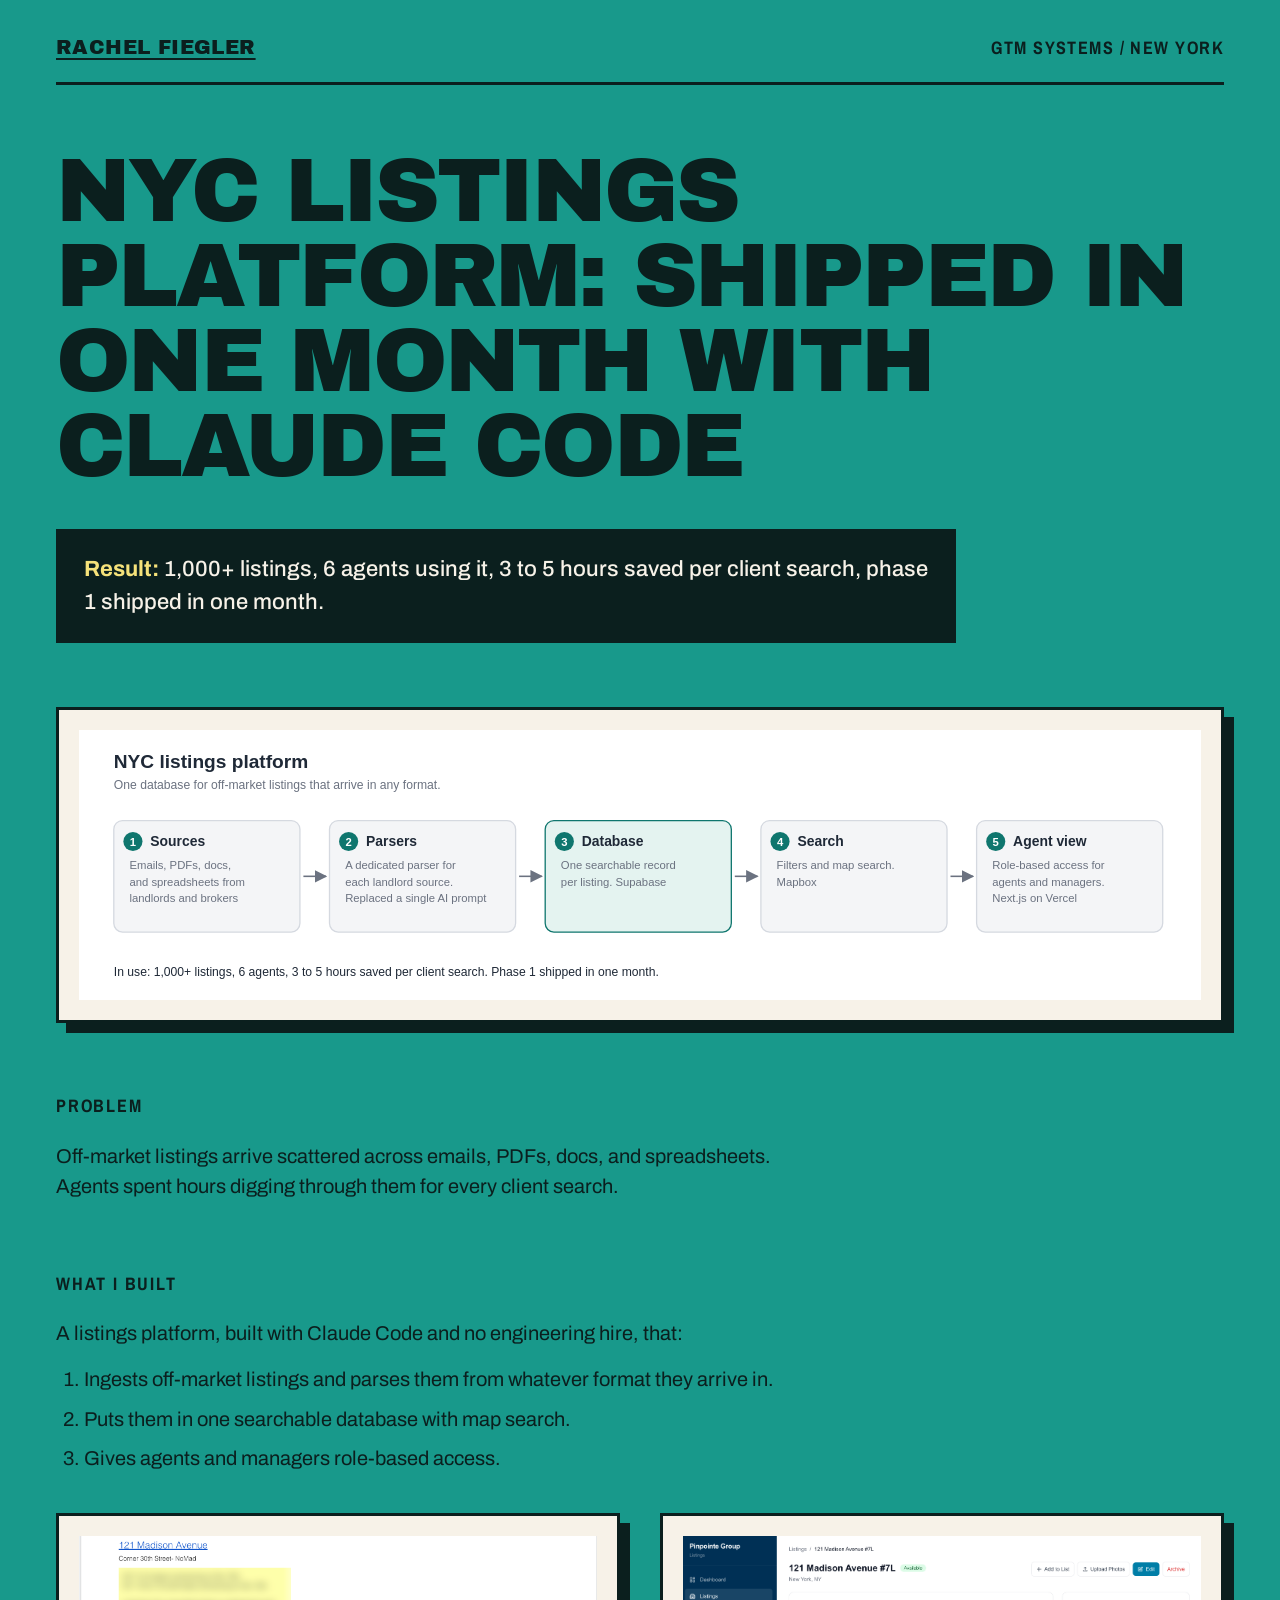
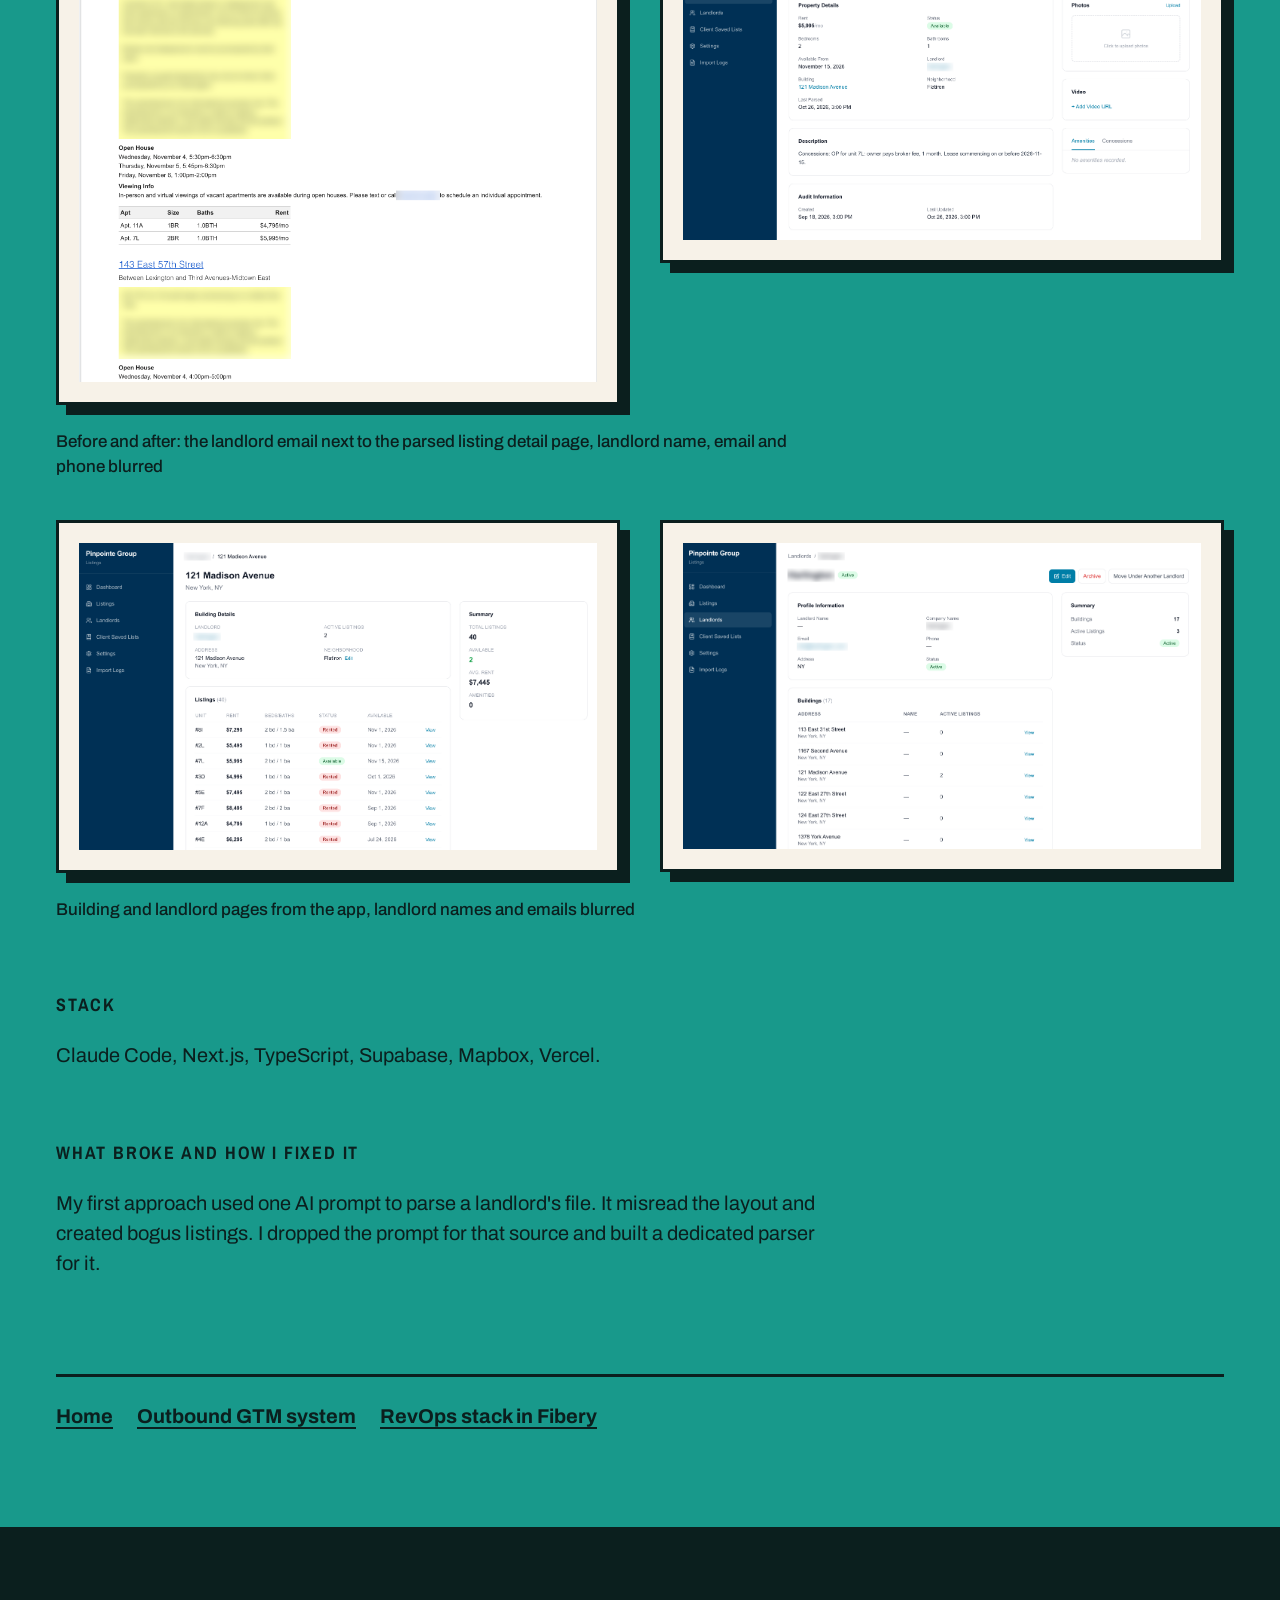
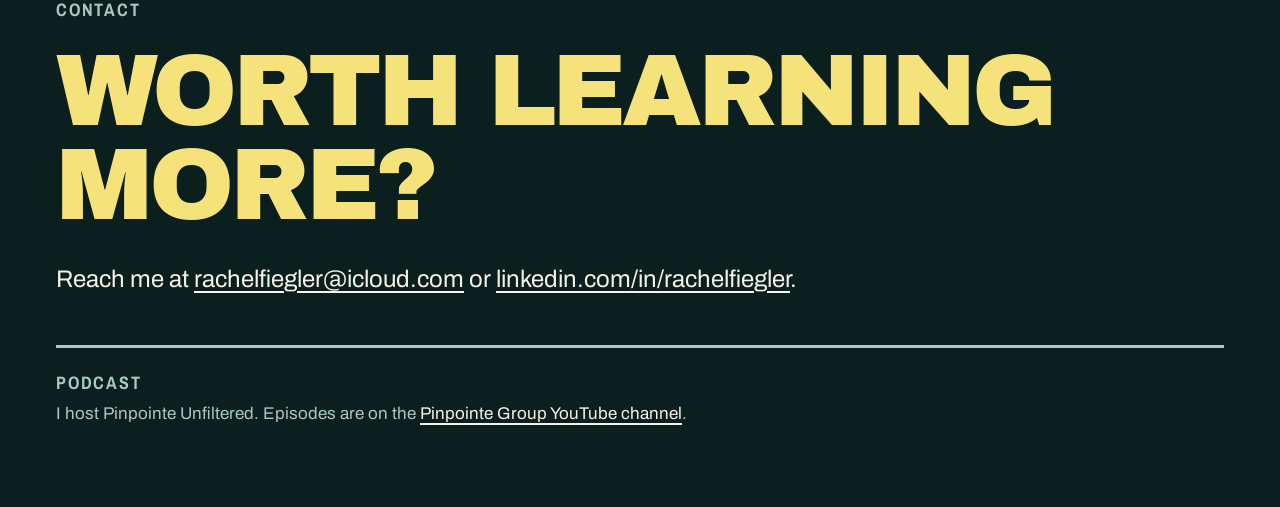
==== listings/index.html @ dee7976a "Portfolio site" ====
<!doctype html>
<html lang="en">
<head>
<meta charset="utf-8">
<meta name="viewport" content="width=device-width, initial-scale=1">
<meta name="robots" content="noindex, nofollow">
<title>NYC listings platform | Rachel Fiegler</title>
<link rel="icon" href="data:,">
<link rel="preload" href="../fonts/archivo-black-latin-400-normal.woff2" as="font" type="font/woff2" crossorigin>
<link rel="stylesheet" href="../css/style.css">
</head>
<body>
<a class="skip" href="#main">Skip to content</a>
<div class="page">
  <header class="topbar">
    <a class="name" href="../">Rachel Fiegler</a>
    <span class="tag">GTM systems / New York</span>
  </header>

  <main id="main">
    <h1 class="case-title">NYC listings platform: shipped in one month with Claude Code</h1>
    <p class="result"><strong>Result:</strong> 1,000+ listings, 6 agents using it, 3 to 5 hours saved per client search, phase 1 shipped in one month.</p>

    <div class="diagram-wrap">
      <div class="panel scroll" tabindex="0" role="region" aria-label="NYC listings platform diagram, scrolls sideways on small screens">
        <img src="../images/listings.svg" width="1290" height="310" alt="Diagram of the NYC listings platform, one database for off-market listings that arrive in any format. Step 1, sources: emails, PDFs, docs, and spreadsheets from landlords and brokers. Step 2, parsers: a dedicated parser for each landlord source, replacing a single AI prompt. Step 3, database: one searchable record per listing in Supabase. Step 4, search: filters and map search with Mapbox. Step 5, agent view: role-based access for agents and managers, built with Next.js on Vercel. In use: 1,000+ listings, 6 agents, 3 to 5 hours saved per client search. Phase 1 shipped in one month.">
      </div>
    </div>

    <section class="case-section" aria-labelledby="problem-h">
      <div class="text">
        <h2 id="problem-h" class="label">Problem</h2>
        <p>Off-market listings arrive scattered across emails, PDFs, docs, and spreadsheets. Agents spent hours digging through them for every client search.</p>
      </div>
    </section>

    <section class="case-section" aria-labelledby="built-h">
      <div class="text">
        <h2 id="built-h" class="label">What I built</h2>
        <p>A listings platform, built with Claude Code and no engineering hire, that:</p>
        <ol>
          <li>Ingests off-market listings and parses them from whatever format they arrive in.</li>
          <li>Puts them in one searchable database with map search.</li>
          <li>Gives agents and managers role-based access.</li>
        </ol>
      </div>

      <div class="pair">
        <figure class="shot">
          <a class="panel" href="../images/listings-email.png"><img src="../images/listings-email.png" width="1810" height="1556" loading="lazy" alt="Before: a landlord listing email with building addresses, open house times, viewing info, and a table of apartments with size, baths, and rent. The landlord notices and the phone number are blurred."></a>
        </figure>
        <figure class="shot">
          <a class="panel" href="../images/listings-detail.png"><img src="../images/listings-detail.png" width="2750" height="1614" loading="lazy" alt="After: the parsed listing detail page in the listings app for one of the apartments from that email, showing rent, status, bedrooms, bathrooms, available date, building, neighborhood, and a description of the concessions. The landlord name is blurred."></a>
        </figure>
      </div>
      <p class="pair-caption">Before and after: the landlord email next to the parsed listing detail page, landlord name, email and phone blurred</p>

      <div class="pair">
        <figure class="shot">
          <a class="panel" href="../images/listings-building.png"><img src="../images/listings-building.png" width="2742" height="1626" loading="lazy" alt="Building page in the listings app showing building details, a summary, and a table of units with rent, beds and baths, status, and available date. The landlord name is blurred."></a>
        </figure>
        <figure class="shot">
          <a class="panel" href="../images/listings-landlord.png"><img src="../images/listings-landlord.png" width="2750" height="1624" loading="lazy" alt="Landlord page in the listings app showing profile information, a summary, and a table of the landlord's buildings with active listings. The landlord name, company name, and email are blurred."></a>
        </figure>
      </div>
      <p class="pair-caption">Building and landlord pages from the app, landlord names and emails blurred</p>
    </section>

    <section class="case-section" aria-labelledby="stack-h">
      <div class="text">
        <h2 id="stack-h" class="label">Stack</h2>
        <p>Claude Code, Next.js, TypeScript, Supabase, Mapbox, Vercel.</p>
      </div>
    </section>

    <section class="case-section" aria-labelledby="broke-h">
      <div class="text">
        <h2 id="broke-h" class="label">What broke and how I fixed it</h2>
        <p>My first approach used one AI prompt to parse a landlord's file. It misread the layout and created bogus listings. I dropped the prompt for that source and built a dedicated parser for it.</p>
      </div>
    </section>
  </main>

  <nav class="case-nav" aria-label="Other systems">
    <p><a href="../">Home</a> <a href="../outbound/">Outbound GTM system</a> <a href="../revops/">RevOps stack in Fibery</a></p>
  </nav>
</div>

<footer class="closing on-ink">
  <div class="closing-inner">
    <section aria-labelledby="contact-h">
      <h2 id="contact-h" class="label">Contact</h2>
      <p class="big">Worth learning more?</p>
      <p class="reach">Reach me at <a href="mailto:rachelfiegler@icloud.com">rachelfiegler@icloud.com</a> or <a href="https://linkedin.com/in/rachelfiegler">linkedin.com/in/rachelfiegler</a>.</p>
    </section>
    <section class="podcast" aria-labelledby="podcast-h">
      <h2 id="podcast-h" class="label">Podcast</h2>
      <p>I host Pinpointe Unfiltered. Episodes are on the <a href="https://www.youtube.com/@pinpointegroup/podcasts">Pinpointe Group YouTube channel</a>.</p>
    </section>
  </div>
</footer>
</body>
</html>
---- css/style.css ----
/* Fonts: self-hosted, SIL OFL 1.1, see fonts/README.txt */
@font-face { font-family: "Archivo Black"; font-style: normal; font-weight: 400; font-display: swap; src: url("../fonts/archivo-black-latin-400-normal.woff2") format("woff2"); }
@font-face { font-family: "Archivo"; font-style: normal; font-weight: 400; font-display: swap; src: url("../fonts/archivo-latin-400-normal.woff2") format("woff2"); }
@font-face { font-family: "Archivo"; font-style: normal; font-weight: 500; font-display: swap; src: url("../fonts/archivo-latin-500-normal.woff2") format("woff2"); }
@font-face { font-family: "Archivo"; font-style: normal; font-weight: 700; font-display: swap; src: url("../fonts/archivo-latin-700-normal.woff2") format("woff2"); }
@font-face { font-family: "Archivo Narrow"; font-style: normal; font-weight: 700; font-display: swap; src: url("../fonts/archivo-narrow-latin-700-normal.woff2") format("woff2"); }

:root {
  color-scheme: light;
  --teal: #18998B;
  --ink: #0B1F1E;
  --butter: #F6E27A;
  --cream: #F7F2E8;
  --mist: #A9C9C4;

  --display: "Archivo Black", "Arial Black", Impact, sans-serif;
  --body: "Archivo", -apple-system, BlinkMacSystemFont, "Segoe UI", Helvetica, Arial, sans-serif;
  --narrow: "Archivo Narrow", "Arial Narrow", "Helvetica Neue", Arial, sans-serif;

  --rule: 3px solid var(--ink);
  --shadow: 10px 10px 0 var(--ink);
  --pad: 56px;
  --max: 1280px;
}

*, *::before, *::after { box-sizing: border-box; }
html { -webkit-text-size-adjust: 100%; background: var(--teal); }

body {
  margin: 0;
  background: var(--teal);
  color: var(--ink);
  font-family: var(--body);
  font-weight: 400;
  font-size: clamp(18px, 1.1vw + 14px, 20px);
  line-height: 1.5;
  overflow-wrap: break-word;
}

img { max-width: 100%; height: auto; display: block; }
p, ul, ol { margin: 0 0 1rem; }
h1, h2, h3 { margin: 0; font-weight: 400; }

/* Links */
a {
  color: var(--ink);
  text-decoration: underline;
  text-decoration-thickness: 2px;
  text-underline-offset: 4px;
}
a:hover { background: var(--butter); }
a:focus-visible, [tabindex]:focus-visible { outline: 3px solid var(--ink); outline-offset: 3px; }

.on-ink a { color: var(--cream); }
.on-ink a:hover { background: transparent; color: var(--butter); }
.on-ink a:focus-visible { outline-color: var(--butter); }

.skip { position: absolute; left: -9999px; }
.skip:focus { left: 20px; top: 12px; background: var(--butter); padding: 8px 12px; z-index: 10; }

/* Page frame */
.page { max-width: var(--max); margin: 0 auto; padding: 32px var(--pad) 0; }

/* Small uppercase section labels */
.label {
  font-family: var(--narrow);
  font-weight: 700;
  font-size: 18px;
  line-height: 1.2;
  text-transform: uppercase;
  letter-spacing: 0.1em;
  margin: 0 0 24px;
}

/* Top bar */
.topbar {
  display: flex;
  flex-wrap: wrap;
  justify-content: space-between;
  align-items: center;
  gap: 8px 16px;
  border-bottom: var(--rule);
  padding-bottom: 20px;
}
.topbar .name { font-family: var(--display); font-size: 20px; letter-spacing: 0.02em; text-transform: uppercase; }
.topbar .tag { font-family: var(--narrow); font-weight: 700; font-size: 18px; text-transform: uppercase; letter-spacing: 0.08em; }

/* Sections */
.block { margin-top: 96px; }

/* Hero */
.hero { margin-top: 72px; }
.hero h1 {
  font-family: var(--display);
  text-transform: uppercase;
  font-size: clamp(56px, 11vw, 148px);
  line-height: 0.9;
  letter-spacing: -0.04em;
}
.hl { background: var(--ink); color: var(--butter); padding: 0 0.1em; display: inline-block; }
.lede {
  margin: 40px 0 0;
  font-size: clamp(22px, 1.2vw + 16px, 26px);
  line-height: 1.4;
  font-weight: 500;
  max-width: 760px;
}

/* Results strip */
.results {
  list-style: none;
  margin: 72px 0 0;
  padding: 0;
  display: grid;
  grid-template-columns: repeat(2, minmax(0, 1fr));
  border: var(--rule);
}
.results li { padding: 40px; display: flex; flex-direction: column; gap: 12px; }
.results li:nth-child(1), .results li:nth-child(3) { border-right: var(--rule); }
.results li:nth-child(1), .results li:nth-child(2) { border-bottom: var(--rule); }
.results .num {
  font-family: var(--display);
  text-transform: uppercase;
  font-size: clamp(64px, 8.5vw, 128px);
  line-height: 0.9;
  letter-spacing: -0.04em;
}
.results .lbl { font-size: 20px; line-height: 1.35; }
.results .feature { background: var(--ink); color: var(--cream); }
.results .feature .num { color: var(--butter); }

/* Systems rows */
.systems { border-top: var(--rule); }
.sys {
  display: grid;
  grid-template-columns: 120px minmax(0, 1fr) minmax(0, 1.4fr);
  gap: 32px;
  padding: 36px 0;
  border-bottom: var(--rule);
  align-items: baseline;
}
.sys .idx {
  font-family: var(--display);
  font-size: 56px;
  line-height: 1;
  color: var(--butter);
  -webkit-text-stroke: 2px var(--ink);
  paint-order: stroke fill;
}
.sys h3 { font-family: var(--display); text-transform: uppercase; font-size: clamp(30px, 3.4vw, 44px); line-height: 1; letter-spacing: -0.02em; }
.sys p { margin: 0; }

/* Panels for diagrams and screenshots */
.panel {
  background: var(--cream);
  border: var(--rule);
  box-shadow: var(--shadow);
  padding: 20px;
}
.panel.scroll { overflow-x: auto; -webkit-overflow-scrolling: touch; }
.panel.scroll img { width: 100%; }
figure { margin: 0; }
.caption { margin: 32px 0 0; font-size: 20px; font-weight: 500; max-width: 780px; }

/* About + career */
.cols { display: grid; grid-template-columns: minmax(0, 1fr) minmax(0, 1fr); gap: 56px; margin-top: 96px; }
.about-text { font-size: 22px; font-weight: 500; }
.stack { border-top: var(--rule); padding-top: 16px; margin-top: 32px; }
.stack .label { margin-bottom: 12px; }
.stack p { font-size: 17px; line-height: 1.7; }
.role { border-top: var(--rule); padding: 20px 0; }
.role h3 { font-family: var(--display); text-transform: uppercase; font-size: 26px; line-height: 1.05; letter-spacing: -0.01em; margin-bottom: 8px; }
.role .meta { font-size: 16px; font-weight: 700; margin-bottom: 8px; }
.role p:last-child { margin-bottom: 0; }
.more { border-top: var(--rule); padding-top: 16px; font-size: 16px; }

/* Closing block */
.closing {
  background: var(--ink);
  color: var(--cream);
  margin-top: 96px;
}
.closing-inner { max-width: var(--max); margin: 0 auto; padding: 72px var(--pad) 80px; }
.closing .label { color: var(--mist); }
.closing .big {
  font-family: var(--display);
  text-transform: uppercase;
  color: var(--butter);
  font-size: clamp(48px, 8vw, 112px);
  line-height: 0.92;
  letter-spacing: -0.04em;
  margin: 0 0 28px;
}
.closing .reach { font-size: clamp(20px, 1.2vw + 14px, 24px); margin: 0; }
.closing .podcast { margin-top: 48px; border-top: 3px solid var(--mist); padding-top: 24px; }
.closing .podcast .label { margin-bottom: 8px; }
.closing .podcast p { color: var(--mist); font-size: 17px; margin: 0; }

/* Case study pages */
.case-title {
  font-family: var(--display);
  text-transform: uppercase;
  font-size: clamp(34px, 7vw, 96px);
  line-height: 0.95;
  letter-spacing: -0.03em;
  margin-top: 64px;
}
.result { background: var(--ink); color: var(--cream); padding: 24px 28px; margin: 40px 0 0; font-size: 22px; font-weight: 500; max-width: 900px; }
.result strong { color: var(--butter); font-weight: 700; }
.case-section { margin-top: 72px; }
.case-section > .text { max-width: 760px; }
.case-section ol { padding-left: 1.4em; }
.case-section li { margin-bottom: 0.6rem; }
.case-section .panel { margin-top: 40px; }
.shot a { display: block; }
.shot a:hover { background: var(--cream); }
.shot figcaption, .pair-caption { margin-top: 24px; font-size: 17px; font-weight: 500; max-width: 760px; }
.pair { display: grid; grid-template-columns: repeat(2, minmax(0, 1fr)); gap: 40px; margin-top: 40px; align-items: start; }
.pair .panel { margin-top: 0; }
.diagram-wrap { margin-top: 64px; }

.case-nav { margin-top: 96px; border-top: var(--rule); padding-top: 24px; font-weight: 700; }
.case-nav p { margin: 0; display: flex; flex-wrap: wrap; gap: 8px 24px; }

/* Responsive */
@media (max-width: 899px) {
  :root { --pad: 32px; }
  .results { grid-template-columns: minmax(0, 1fr); }
  .results li:nth-child(n) { border-right: 0; border-bottom: var(--rule); }
  .results li:last-child { border-bottom: 0; }
  .sys { grid-template-columns: minmax(0, 1fr); gap: 12px; padding: 28px 0; }
  .cols { grid-template-columns: minmax(0, 1fr); gap: 48px; }
  .pair { grid-template-columns: minmax(0, 1fr); }
  .panel.scroll img { min-width: 760px; }
  .block, .cols, .closing { margin-top: 72px; }
}

@media (max-width: 599px) {
  :root { --pad: 20px; --shadow: 6px 6px 0 var(--ink); }
  .page { padding-top: 20px; }
  .hero { margin-top: 48px; }
  .hero h1 { font-size: clamp(38px, 11.5vw, 56px); }
  .lede { margin-top: 28px; }
  .results { margin-top: 48px; }
  .results li { padding: 24px 20px; }
  .results .num { font-size: clamp(44px, 14vw, 64px); }
  .results .lbl { font-size: 18px; }
  .sys .idx { font-size: 44px; }
  .panel { padding: 12px; }
  .about-text { font-size: 20px; }
  .case-title { margin-top: 40px; }
  .result { padding: 20px; font-size: 20px; }
  .closing-inner { padding: 56px var(--pad) 64px; }
  .block, .cols, .closing, .case-section { margin-top: 56px; }
}

@media (prefers-reduced-motion: reduce) {
  *, *::before, *::after { animation: none !important; transition: none !important; scroll-behavior: auto !important; }
}
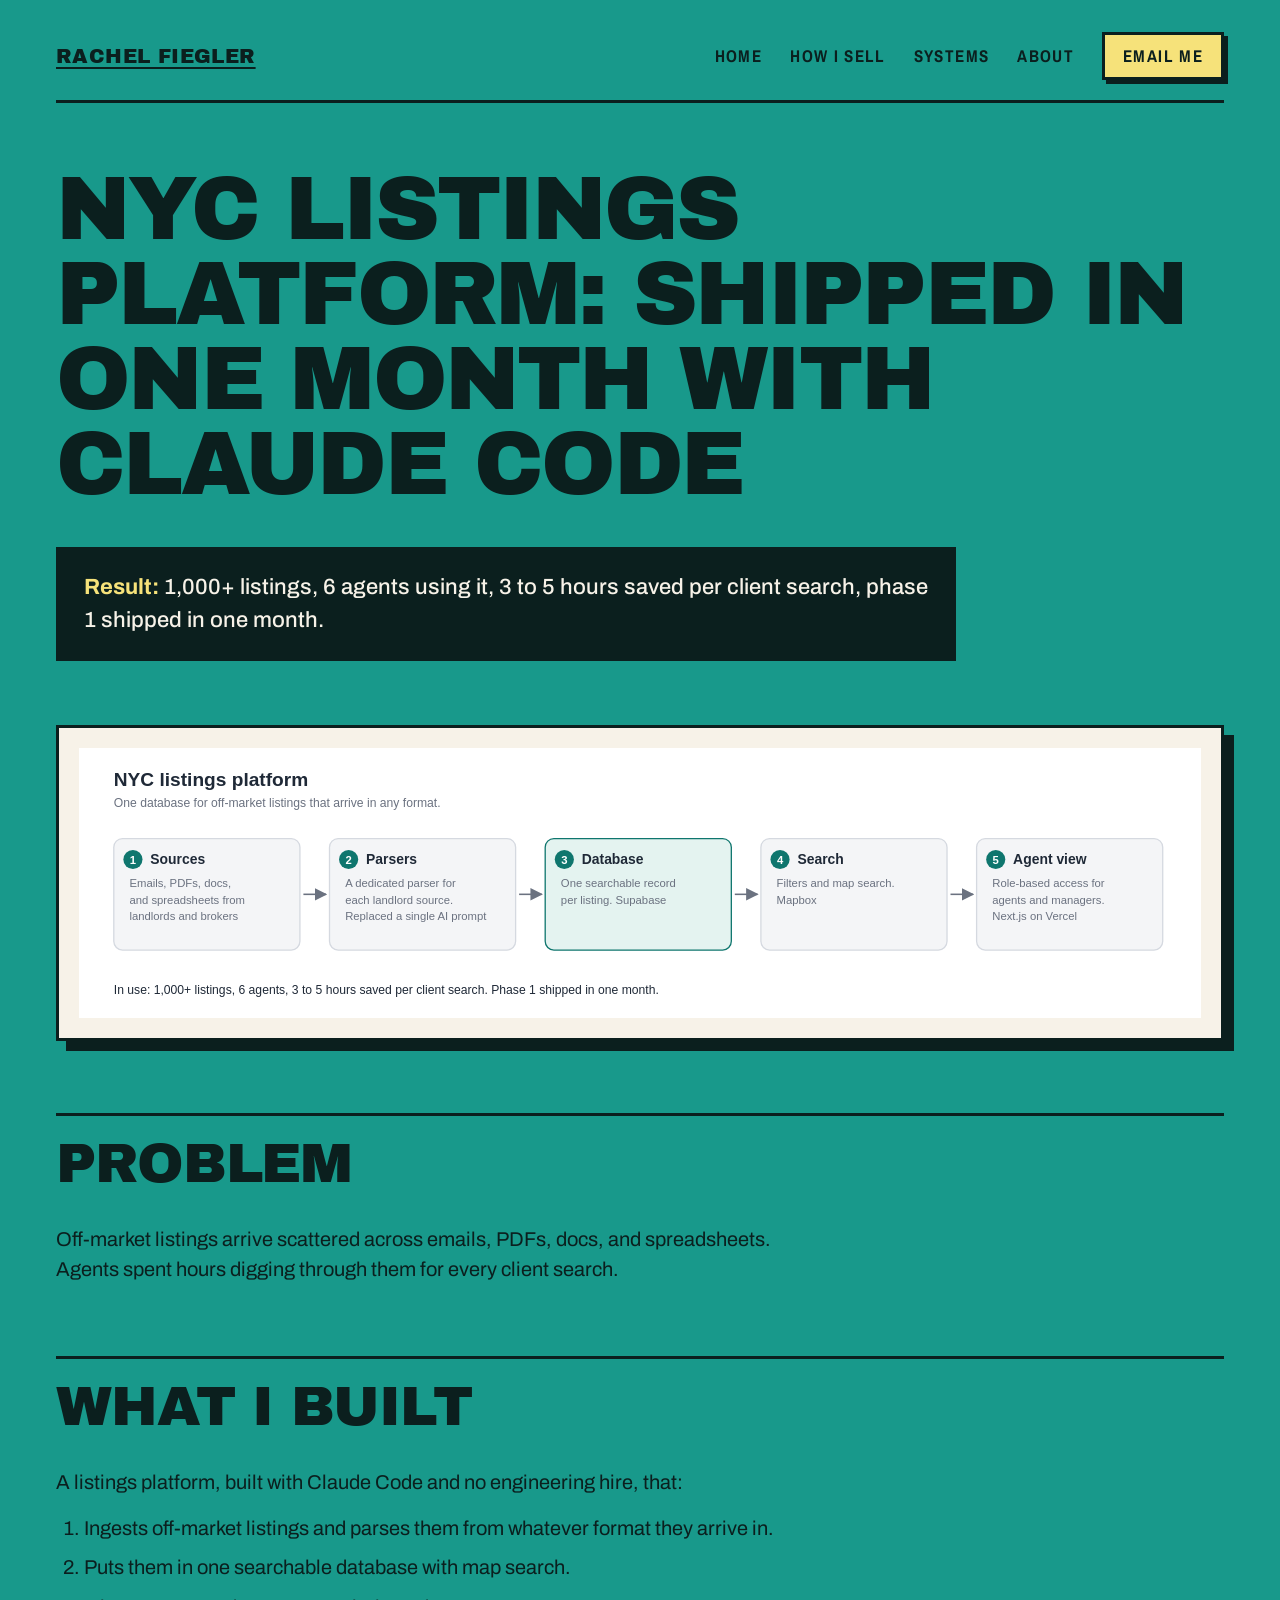
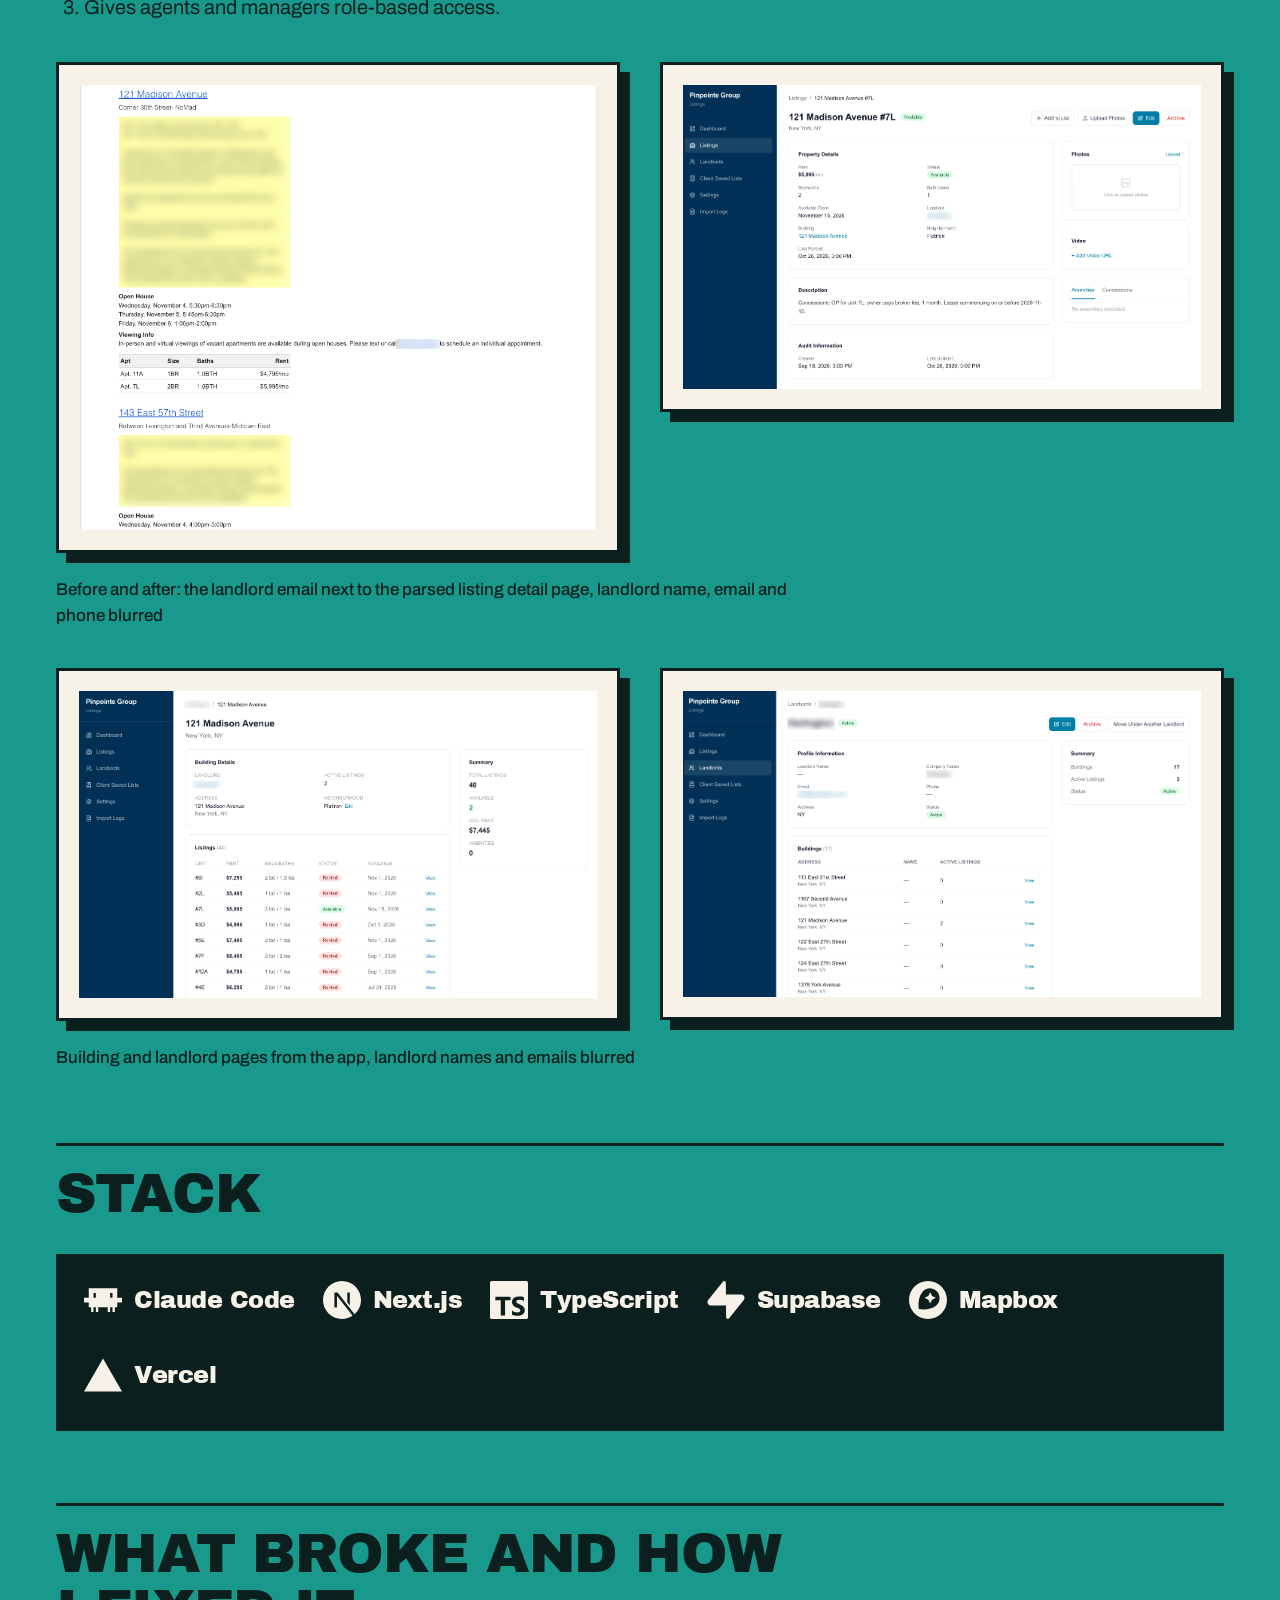
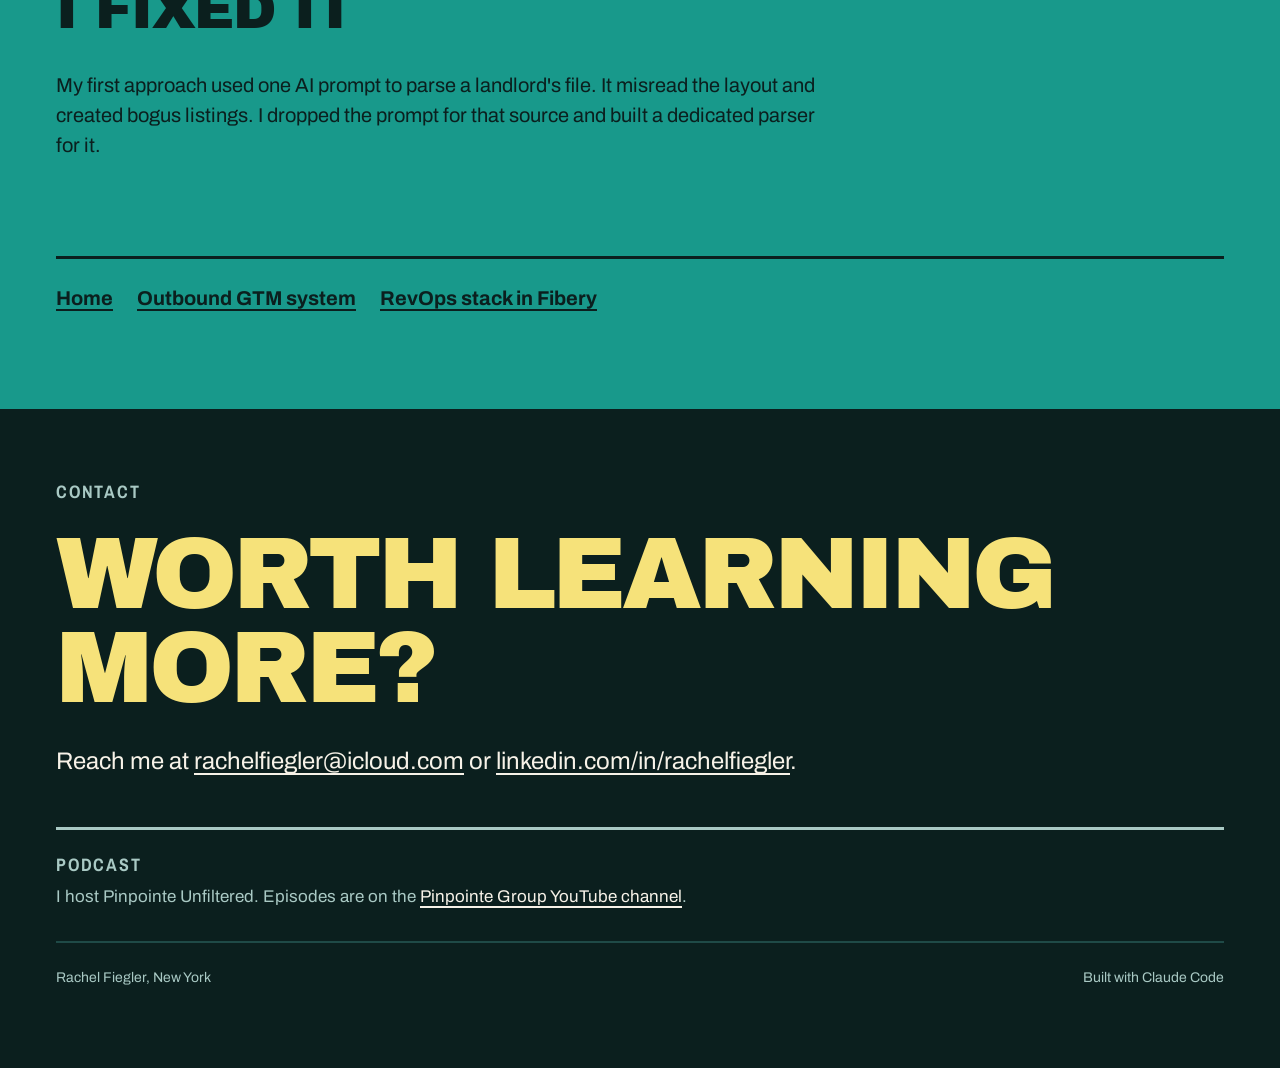
==== commit 7a21be57: "Match B1 v2 mock: headings, top bar nav, About photo, stack logos, footer row, link previews - Secti" ====
--- a/listings/index.html
+++ b/listings/index.html
@@ -4,8 +4,17 @@
 <meta charset="utf-8">
 <meta name="viewport" content="width=device-width, initial-scale=1">
 <meta name="robots" content="noindex, nofollow">
+<meta name="description" content="1,000+ listings, 6 agents using it, 3 to 5 hours saved per client search, phase 1 shipped in one month.">
+<meta property="og:title" content="NYC listings platform | Rachel Fiegler">
+<meta property="og:description" content="1,000+ listings, 6 agents using it, 3 to 5 hours saved per client search, phase 1 shipped in one month.">
+<meta property="og:type" content="website">
+<meta property="og:url" content="https://rachel-pinpointe.github.io/portfolio/listings/">
+<meta property="og:image" content="https://rachel-pinpointe.github.io/portfolio/images/og.png">
+<meta property="og:image:width" content="1200">
+<meta property="og:image:height" content="630">
+<meta name="twitter:card" content="summary_large_image">
 <title>NYC listings platform | Rachel Fiegler</title>
-<link rel="icon" href="data:,">
+<link rel="icon" href="../images/favicon.svg" type="image/svg+xml">
 <link rel="preload" href="../fonts/archivo-black-latin-400-normal.woff2" as="font" type="font/woff2" crossorigin>
 <link rel="stylesheet" href="../css/style.css">
 </head>
@@ -14,7 +23,13 @@
 <div class="page">
   <header class="topbar">
     <a class="name" href="../">Rachel Fiegler</a>
-    <span class="tag">GTM systems / New York</span>
+    <nav class="nav" aria-label="Main">
+      <a class="nav-link" href="../">Home</a>
+      <a class="nav-link" href="../#sell">How I sell</a>
+      <a class="nav-link" href="../#systems">Systems</a>
+      <a class="nav-link" href="../#about">About</a>
+      <a class="btn" href="mailto:rachelfiegler@icloud.com">Email me</a>
+    </nav>
   </header>
 
   <main id="main">
@@ -29,14 +44,14 @@
 
     <section class="case-section" aria-labelledby="problem-h">
       <div class="text">
-        <h2 id="problem-h" class="label">Problem</h2>
+        <h2 id="problem-h" class="heading">Problem</h2>
         <p>Off-market listings arrive scattered across emails, PDFs, docs, and spreadsheets. Agents spent hours digging through them for every client search.</p>
       </div>
     </section>
 
     <section class="case-section" aria-labelledby="built-h">
       <div class="text">
-        <h2 id="built-h" class="label">What I built</h2>
+        <h2 id="built-h" class="heading">What I built</h2>
         <p>A listings platform, built with Claude Code and no engineering hire, that:</p>
         <ol>
           <li>Ingests off-market listings and parses them from whatever format they arrive in.</li>
@@ -68,14 +83,21 @@
 
     <section class="case-section" aria-labelledby="stack-h">
       <div class="text">
-        <h2 id="stack-h" class="label">Stack</h2>
-        <p>Claude Code, Next.js, TypeScript, Supabase, Mapbox, Vercel.</p>
+        <h2 id="stack-h" class="heading">Stack</h2>
       </div>
+      <ul class="logo-row" aria-label="Stack">
+        <li class="it"><svg viewBox="0 0 24 24" width="38" height="38" fill="currentColor" aria-hidden="true" focusable="false"><path d="M21 10.5h3v3h-3v3h-1.5v3H18v-3h-1.5v3H15v-3H9v3H7.5v-3H6v3H4.5v-3H3v-3H0v-3h3v-6h18Zm-15 0h1.5v-3H6Zm10.5 0H18v-3h-1.5z"/></svg><span>Claude Code</span></li>
+        <li class="it"><svg viewBox="0 0 24 24" width="38" height="38" fill="currentColor" aria-hidden="true" focusable="false"><path d="M18.665 21.978C16.758 23.255 14.465 24 12 24 5.377 24 0 18.623 0 12S5.377 0 12 0s12 5.377 12 12c0 3.583-1.574 6.801-4.067 9.001L9.219 7.2H7.2v9.596h1.615V9.251l9.85 12.727Zm-3.332-8.533 1.6 2.061V7.2h-1.6v6.245Z"/></svg><span>Next.js</span></li>
+        <li class="it"><svg viewBox="0 0 24 24" width="38" height="38" fill="currentColor" aria-hidden="true" focusable="false"><path d="M1.125 0C.502 0 0 .502 0 1.125v21.75C0 23.498.502 24 1.125 24h21.75c.623 0 1.125-.502 1.125-1.125V1.125C24 .502 23.498 0 22.875 0zm17.363 9.75c.612 0 1.154.037 1.627.111a6.38 6.38 0 0 1 1.306.34v2.458a3.95 3.95 0 0 0-.643-.361 5.093 5.093 0 0 0-.717-.26 5.453 5.453 0 0 0-1.426-.2c-.3 0-.573.028-.819.086a2.1 2.1 0 0 0-.623.242c-.17.104-.3.229-.393.374a.888.888 0 0 0-.14.49c0 .196.053.373.156.529.104.156.252.304.443.444s.423.276.696.41c.273.135.582.274.926.416.47.197.892.407 1.266.628.374.222.695.473.963.753.268.279.472.598.614.957.142.359.214.776.214 1.253 0 .657-.125 1.21-.373 1.656a3.033 3.033 0 0 1-1.012 1.085 4.38 4.38 0 0 1-1.487.596c-.566.12-1.163.18-1.79.18a9.916 9.916 0 0 1-1.84-.164 5.544 5.544 0 0 1-1.512-.493v-2.63a5.033 5.033 0 0 0 3.237 1.2c.333 0 .624-.03.872-.09.249-.06.456-.144.623-.25.166-.108.29-.234.373-.38a1.023 1.023 0 0 0-.074-1.089 2.12 2.12 0 0 0-.537-.5 5.597 5.597 0 0 0-.807-.444 27.72 27.72 0 0 0-1.007-.436c-.918-.383-1.602-.852-2.053-1.405-.45-.553-.676-1.222-.676-2.005 0-.614.123-1.141.369-1.582.246-.441.58-.804 1.004-1.089a4.494 4.494 0 0 1 1.47-.629 7.536 7.536 0 0 1 1.77-.201zm-15.113.188h9.563v2.166H9.506v9.646H6.789v-9.646H3.375z"/></svg><span>TypeScript</span></li>
+        <li class="it"><svg viewBox="0 0 24 24" width="38" height="38" fill="currentColor" aria-hidden="true" focusable="false"><path d="M11.9 1.036c-.015-.986-1.26-1.41-1.874-.637L.764 12.05C-.33 13.427.65 15.455 2.409 15.455h9.579l.113 7.51c.014.985 1.259 1.408 1.873.636l9.262-11.653c1.093-1.375.113-3.403-1.645-3.403h-9.642z"/></svg><span>Supabase</span></li>
+        <li class="it"><svg viewBox="0 0 24 24" width="38" height="38" fill="currentColor" aria-hidden="true" focusable="false"><path d="M12 0C5.372 0 0 5.372 0 12s5.372 12 12 12 12-5.372 12-12S18.628 0 12 0zm5.696 14.943c-4.103 4.103-11.433 2.794-11.433 2.794S4.94 10.421 9.057 6.304c2.281-2.281 6.061-2.187 8.45.189s2.471 6.168.189 8.45zm-4.319-7.91l-1.174 2.416-2.416 1.174 2.416 1.174 1.174 2.416 1.174-2.416 2.416-1.174-2.416-1.174-1.174-2.416z"/></svg><span>Mapbox</span></li>
+        <li class="it"><svg viewBox="0 0 24 24" width="38" height="38" fill="currentColor" aria-hidden="true" focusable="false"><path d="m12 1.608 12 20.784H0Z"/></svg><span>Vercel</span></li>
+      </ul>
     </section>
 
     <section class="case-section" aria-labelledby="broke-h">
       <div class="text">
-        <h2 id="broke-h" class="label">What broke and how I fixed it</h2>
+        <h2 id="broke-h" class="heading">What broke and how I fixed it</h2>
         <p>My first approach used one AI prompt to parse a landlord's file. It misread the layout and created bogus listings. I dropped the prompt for that source and built a dedicated parser for it.</p>
       </div>
     </section>
@@ -97,6 +119,10 @@
       <h2 id="podcast-h" class="label">Podcast</h2>
       <p>I host Pinpointe Unfiltered. Episodes are on the <a href="https://www.youtube.com/@pinpointegroup/podcasts">Pinpointe Group YouTube channel</a>.</p>
     </section>
+    <div class="foot-row">
+      <span>Rachel Fiegler, New York</span>
+      <span>Built with Claude Code</span>
+    </div>
   </div>
 </footer>
 </body>
--- a/css/style.css
+++ b/css/style.css
@@ -83,7 +83,43 @@
   padding-bottom: 20px;
 }
 .topbar .name { font-family: var(--display); font-size: 20px; letter-spacing: 0.02em; text-transform: uppercase; }
-.topbar .tag { font-family: var(--narrow); font-weight: 700; font-size: 18px; text-transform: uppercase; letter-spacing: 0.08em; }
+.nav { display: flex; flex-wrap: wrap; align-items: center; gap: 12px 28px; }
+.nav-link {
+  font-family: var(--narrow);
+  font-weight: 700;
+  font-size: 17px;
+  text-transform: uppercase;
+  letter-spacing: 0.08em;
+  text-decoration: none;
+}
+.btn {
+  font-family: var(--narrow);
+  font-weight: 700;
+  font-size: 17px;
+  text-transform: uppercase;
+  letter-spacing: 0.08em;
+  text-decoration: none;
+  background: var(--butter);
+  color: var(--ink);
+  border: var(--rule);
+  padding: 8px 18px;
+  box-shadow: 4px 4px 0 var(--ink);
+  white-space: nowrap;
+}
+.btn:hover { background: var(--ink); color: var(--butter); }
+
+/* Section headings */
+.heading {
+  font-family: var(--display);
+  text-transform: uppercase;
+  letter-spacing: -0.02em;
+  line-height: 1;
+  font-size: clamp(32px, 5vw, 56px);
+  color: var(--ink);
+  border-top: var(--rule);
+  padding-top: 20px;
+  margin: 0 0 32px;
+}
 
 /* Sections */
 .block { margin-top: 96px; }
@@ -93,7 +129,7 @@
 .hero h1 {
   font-family: var(--display);
   text-transform: uppercase;
-  font-size: clamp(56px, 11vw, 148px);
+  font-size: clamp(48px, 7.4vw, 104px);
   line-height: 0.9;
   letter-spacing: -0.04em;
 }
@@ -112,22 +148,34 @@
   margin: 72px 0 0;
   padding: 0;
   display: grid;
-  grid-template-columns: repeat(2, minmax(0, 1fr));
+  grid-template-columns: repeat(3, minmax(0, 1fr));
   border: var(--rule);
 }
-.results li { padding: 40px; display: flex; flex-direction: column; gap: 12px; }
-.results li:nth-child(1), .results li:nth-child(3) { border-right: var(--rule); }
-.results li:nth-child(1), .results li:nth-child(2) { border-bottom: var(--rule); }
+.results li { padding: 36px; display: flex; flex-direction: column; gap: 12px; border-right: var(--rule); border-bottom: var(--rule); }
+.results li:nth-child(3n) { border-right: 0; }
+.results li:nth-last-child(-n+3) { border-bottom: 0; }
 .results .num {
   font-family: var(--display);
   text-transform: uppercase;
-  font-size: clamp(64px, 8.5vw, 128px);
+  font-size: clamp(38px, calc(7.4vw - 27px), 68px);
   line-height: 0.9;
   letter-spacing: -0.04em;
 }
 .results .lbl { font-size: 20px; line-height: 1.35; }
 .results .feature { background: var(--ink); color: var(--cream); }
 .results .feature .num { color: var(--butter); }
+
+/* How I sell */
+.sell { display: grid; grid-template-columns: minmax(0, 1.25fr) minmax(0, 1fr); gap: 56px; align-items: start; }
+.sell-text p { font-size: 20px; }
+.sell-text .sell-close { font-weight: 700; margin-bottom: 0; }
+.sell-stats { background: var(--ink); color: var(--cream); padding: 32px; }
+.sell-stats .label { margin-bottom: 8px; }
+.sell-stats ul { list-style: none; margin: 0; padding: 0; display: grid; grid-template-columns: max-content minmax(0, 1fr); column-gap: 20px; }
+.sell-stats li { grid-column: 1 / -1; display: grid; grid-template-columns: subgrid; align-items: baseline; padding: 16px 0; border-bottom: 3px solid var(--mist); }
+.sell-stats li:last-child { border-bottom: 0; padding-bottom: 0; }
+.sell-stats .num { font-family: var(--display); color: var(--butter); font-size: clamp(32px, 2.8vw, 40px); line-height: 1; letter-spacing: -0.03em; white-space: nowrap; grid-column: 1; }
+.sell-stats .lbl { font-size: 18px; line-height: 1.35; grid-column: 2; }
 
 /* Systems rows */
 .systems { border-top: var(--rule); }
@@ -162,16 +210,77 @@
 figure { margin: 0; }
 .caption { margin: 32px 0 0; font-size: 20px; font-weight: 500; max-width: 780px; }
 
-/* About + career */
-.cols { display: grid; grid-template-columns: minmax(0, 1fr) minmax(0, 1fr); gap: 56px; margin-top: 96px; }
-.about-text { font-size: 22px; font-weight: 500; }
-.stack { border-top: var(--rule); padding-top: 16px; margin-top: 32px; }
-.stack .label { margin-bottom: 12px; }
-.stack p { font-size: 17px; line-height: 1.7; }
-.role { border-top: var(--rule); padding: 20px 0; }
-.role h3 { font-family: var(--display); text-transform: uppercase; font-size: 26px; line-height: 1.05; letter-spacing: -0.01em; margin-bottom: 8px; }
-.role .meta { font-size: 16px; font-weight: 700; margin-bottom: 8px; }
-.role p:last-child { margin-bottom: 0; }
+/* About with photo */
+.about {
+  border-top: var(--rule);
+  padding-top: 20px;
+  display: flex;
+  justify-content: space-between;
+  align-items: flex-start;
+  gap: 64px;
+}
+.about-col { max-width: 760px; min-width: 0; }
+.about .heading { border-top: 0; padding-top: 0; margin-bottom: 24px; }
+.about-text { font-size: 22px; font-weight: 500; margin: 0; }
+.portrait {
+  width: 300px;
+  height: 300px;
+  flex: none;
+  border-radius: 50%;
+  object-fit: cover;
+  border: var(--rule);
+  box-shadow: var(--shadow);
+}
+
+/* Stack logos: shared item, scrolling band (home), static row (case studies) */
+.it { display: flex; align-items: center; gap: 12px; flex: none; color: var(--cream); }
+.it img { display: block; max-width: none; }
+.it svg { display: block; flex: none; }
+.it span { font-family: var(--display); font-size: 24px; line-height: 1; letter-spacing: -0.02em; white-space: nowrap; }
+
+.marq {
+  display: flex;
+  overflow: hidden;
+  background: var(--ink);
+  border-top: var(--rule);
+  border-bottom: var(--rule);
+  margin: 0 calc(-1 * var(--pad));
+  padding: 28px 0;
+  -webkit-mask-image: linear-gradient(90deg, transparent, #000 6%, #000 94%, transparent);
+  mask-image: linear-gradient(90deg, transparent, #000 6%, #000 94%, transparent);
+}
+.track {
+  display: flex;
+  flex: none;
+  align-items: center;
+  gap: 72px;
+  padding: 0 36px;
+  margin: 0;
+  list-style: none;
+  animation: scroll 45s linear infinite;
+}
+.marq:hover .track { animation-play-state: paused; }
+@keyframes scroll { from { transform: translateX(0); } to { transform: translateX(-100%); } }
+
+.logo-row {
+  list-style: none;
+  margin: 0;
+  padding: 24px 28px;
+  display: flex;
+  flex-wrap: wrap;
+  align-items: center;
+  gap: 28px;
+  background: var(--ink);
+  border-top: var(--rule);
+  border-bottom: var(--rule);
+}
+.after-row { margin-top: 32px; }
+
+/* Career */
+.role { border-top: var(--rule); padding: 24px 0; display: grid; grid-template-columns: minmax(0, 1fr) minmax(0, 2fr); gap: 8px 32px; }
+.role h3 { font-family: var(--display); text-transform: uppercase; font-size: 28px; line-height: 1.05; letter-spacing: -0.01em; margin-bottom: 8px; }
+.role .meta { font-size: 16px; font-weight: 700; margin: 0; }
+.role > p { margin: 0; }
 .more { border-top: var(--rule); padding-top: 16px; font-size: 16px; }
 
 /* Closing block */
@@ -195,6 +304,17 @@
 .closing .podcast { margin-top: 48px; border-top: 3px solid var(--mist); padding-top: 24px; }
 .closing .podcast .label { margin-bottom: 8px; }
 .closing .podcast p { color: var(--mist); font-size: 17px; margin: 0; }
+.foot-row {
+  border-top: 2px solid #1F4A47;
+  margin-top: 32px;
+  padding-top: 24px;
+  display: flex;
+  flex-wrap: wrap;
+  justify-content: space-between;
+  gap: 8px 32px;
+  font-size: 14px;
+  color: var(--mist);
+}
 
 /* Case study pages */
 .case-title {
@@ -207,7 +327,8 @@
 }
 .result { background: var(--ink); color: var(--cream); padding: 24px 28px; margin: 40px 0 0; font-size: 22px; font-weight: 500; max-width: 900px; }
 .result strong { color: var(--butter); font-weight: 700; }
-.case-section { margin-top: 72px; }
+.case-section { margin-top: 72px; border-top: var(--rule); padding-top: 20px; }
+.case-section .heading { border-top: 0; padding-top: 0; }
 .case-section > .text { max-width: 760px; }
 .case-section ol { padding-left: 1.4em; }
 .case-section li { margin-bottom: 0.6rem; }
@@ -225,25 +346,37 @@
 /* Responsive */
 @media (max-width: 899px) {
   :root { --pad: 32px; }
-  .results { grid-template-columns: minmax(0, 1fr); }
-  .results li:nth-child(n) { border-right: 0; border-bottom: var(--rule); }
-  .results li:last-child { border-bottom: 0; }
+  .results { grid-template-columns: repeat(2, minmax(0, 1fr)); }
+  .results li:nth-child(n) { border-right: var(--rule); border-bottom: var(--rule); }
+  .results li:nth-child(2n) { border-right: 0; }
+  .results li:nth-last-child(-n+2) { border-bottom: 0; }
+  .results .num { font-size: clamp(40px, calc(11vw - 26px), 64px); }
+  .sell { grid-template-columns: minmax(0, 1fr); gap: 40px; }
   .sys { grid-template-columns: minmax(0, 1fr); gap: 12px; padding: 28px 0; }
-  .cols { grid-template-columns: minmax(0, 1fr); gap: 48px; }
+  .about { flex-direction: column; gap: 40px; }
+  .portrait { width: 240px; height: 240px; align-self: center; }
+  .role { grid-template-columns: minmax(0, 1fr); }
   .pair { grid-template-columns: minmax(0, 1fr); }
   .panel.scroll img { min-width: 760px; }
-  .block, .cols, .closing { margin-top: 72px; }
+  .block, .closing { margin-top: 72px; }
 }
 
 @media (max-width: 599px) {
   :root { --pad: 20px; --shadow: 6px 6px 0 var(--ink); }
   .page { padding-top: 20px; }
   .hero { margin-top: 48px; }
-  .hero h1 { font-size: clamp(38px, 11.5vw, 56px); }
+  .hero h1 { font-size: clamp(34px, 9.4vw, 52px); }
   .lede { margin-top: 28px; }
   .results { margin-top: 48px; }
   .results li { padding: 24px 20px; }
+  .results { grid-template-columns: minmax(0, 1fr); }
+  .results li:nth-child(n) { border-right: 0; border-bottom: var(--rule); }
+  .results li:last-child { border-bottom: 0; }
   .results .num { font-size: clamp(44px, 14vw, 64px); }
+  .sell-stats { padding: 24px 20px; }
+  .sell-stats ul { grid-template-columns: minmax(0, 1fr); }
+  .sell-stats .num { font-size: 36px; margin-bottom: 4px; }
+  .sell-stats .lbl { grid-column: 1; }
   .results .lbl { font-size: 18px; }
   .sys .idx { font-size: 44px; }
   .panel { padding: 12px; }
@@ -251,9 +384,21 @@
   .case-title { margin-top: 40px; }
   .result { padding: 20px; font-size: 20px; }
   .closing-inner { padding: 56px var(--pad) 64px; }
-  .block, .cols, .closing, .case-section { margin-top: 56px; }
+  .block, .closing, .case-section { margin-top: 56px; }
+  .logo-row { padding: 20px; }
+}
+
+@media (max-width: 699px) {
+  .nav-link { display: none; }
+}
+
+@media (max-width: 399px) {
+  .topbar .name { font-size: 16px; }
 }
 
 @media (prefers-reduced-motion: reduce) {
+  .track { animation: none; }
+  .track[aria-hidden="true"] { display: none; }
+  .marq { overflow-x: auto; }
   *, *::before, *::after { animation: none !important; transition: none !important; scroll-behavior: auto !important; }
 }
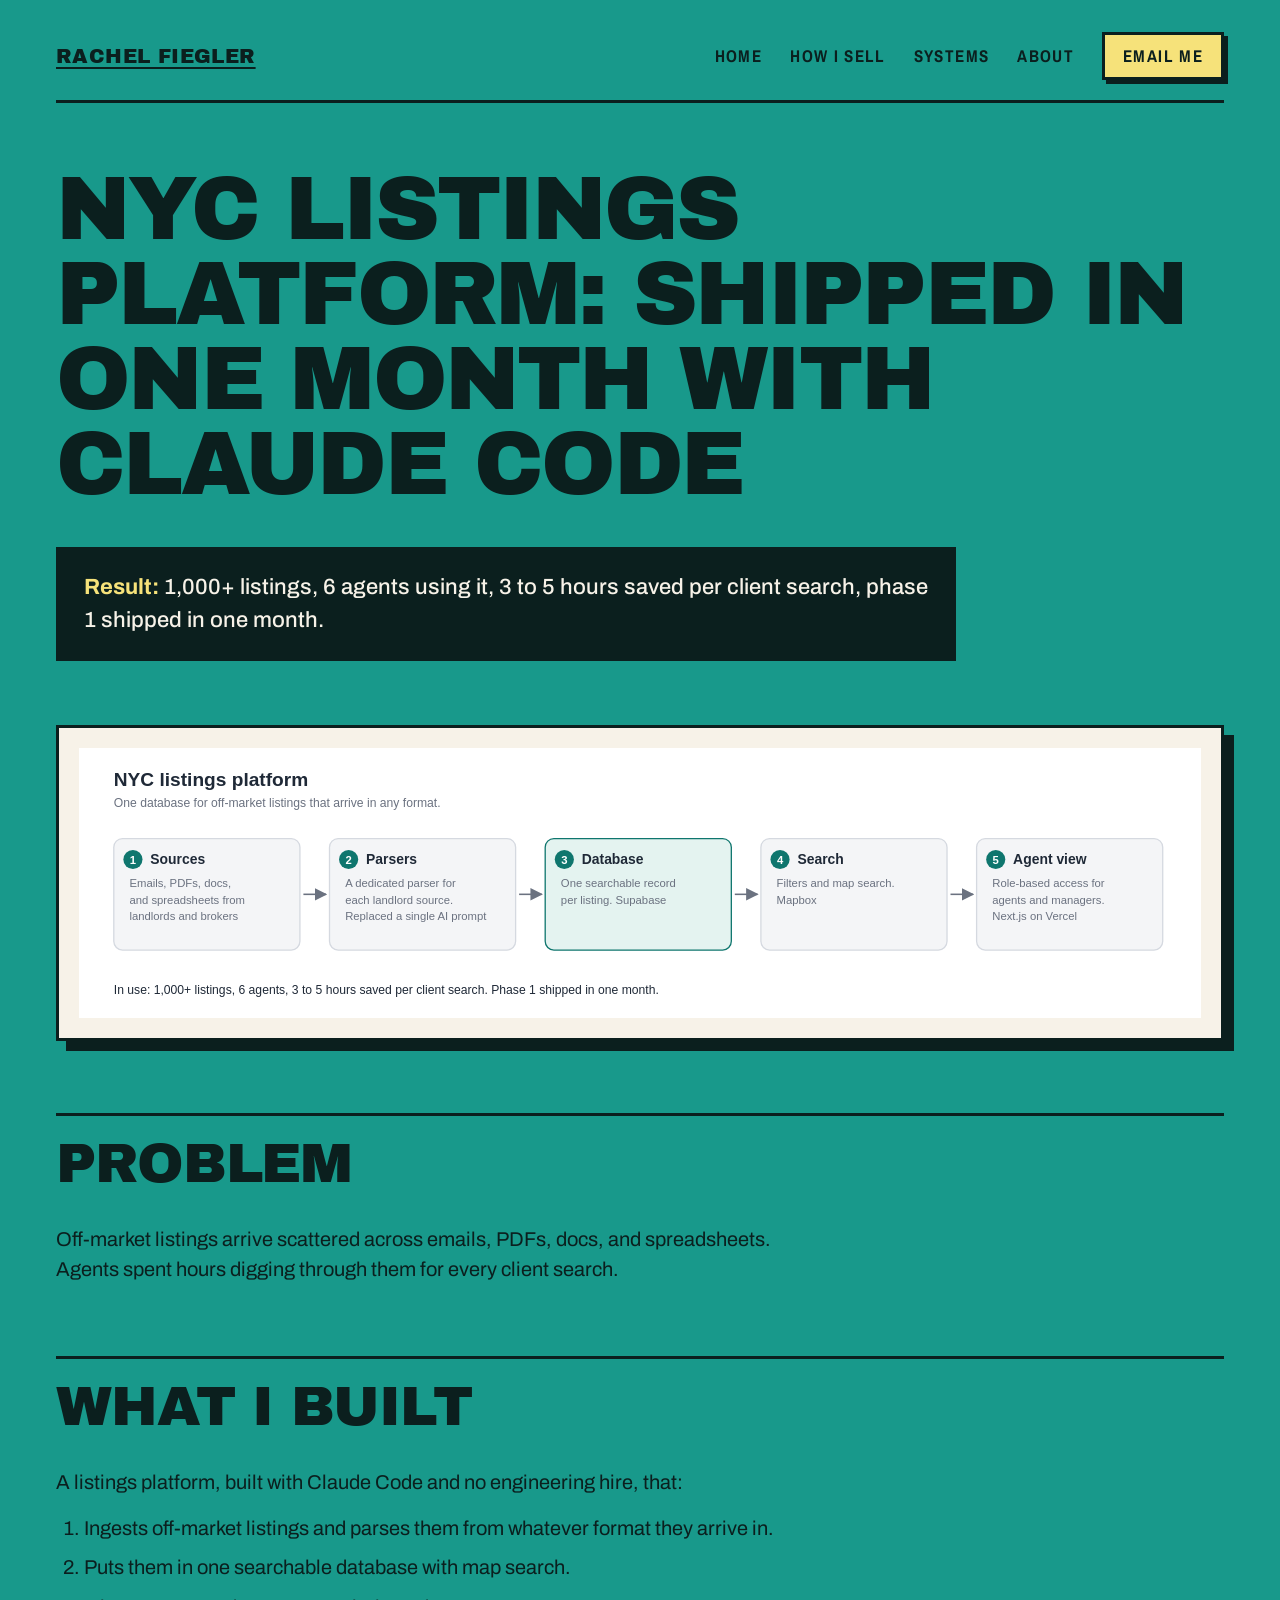
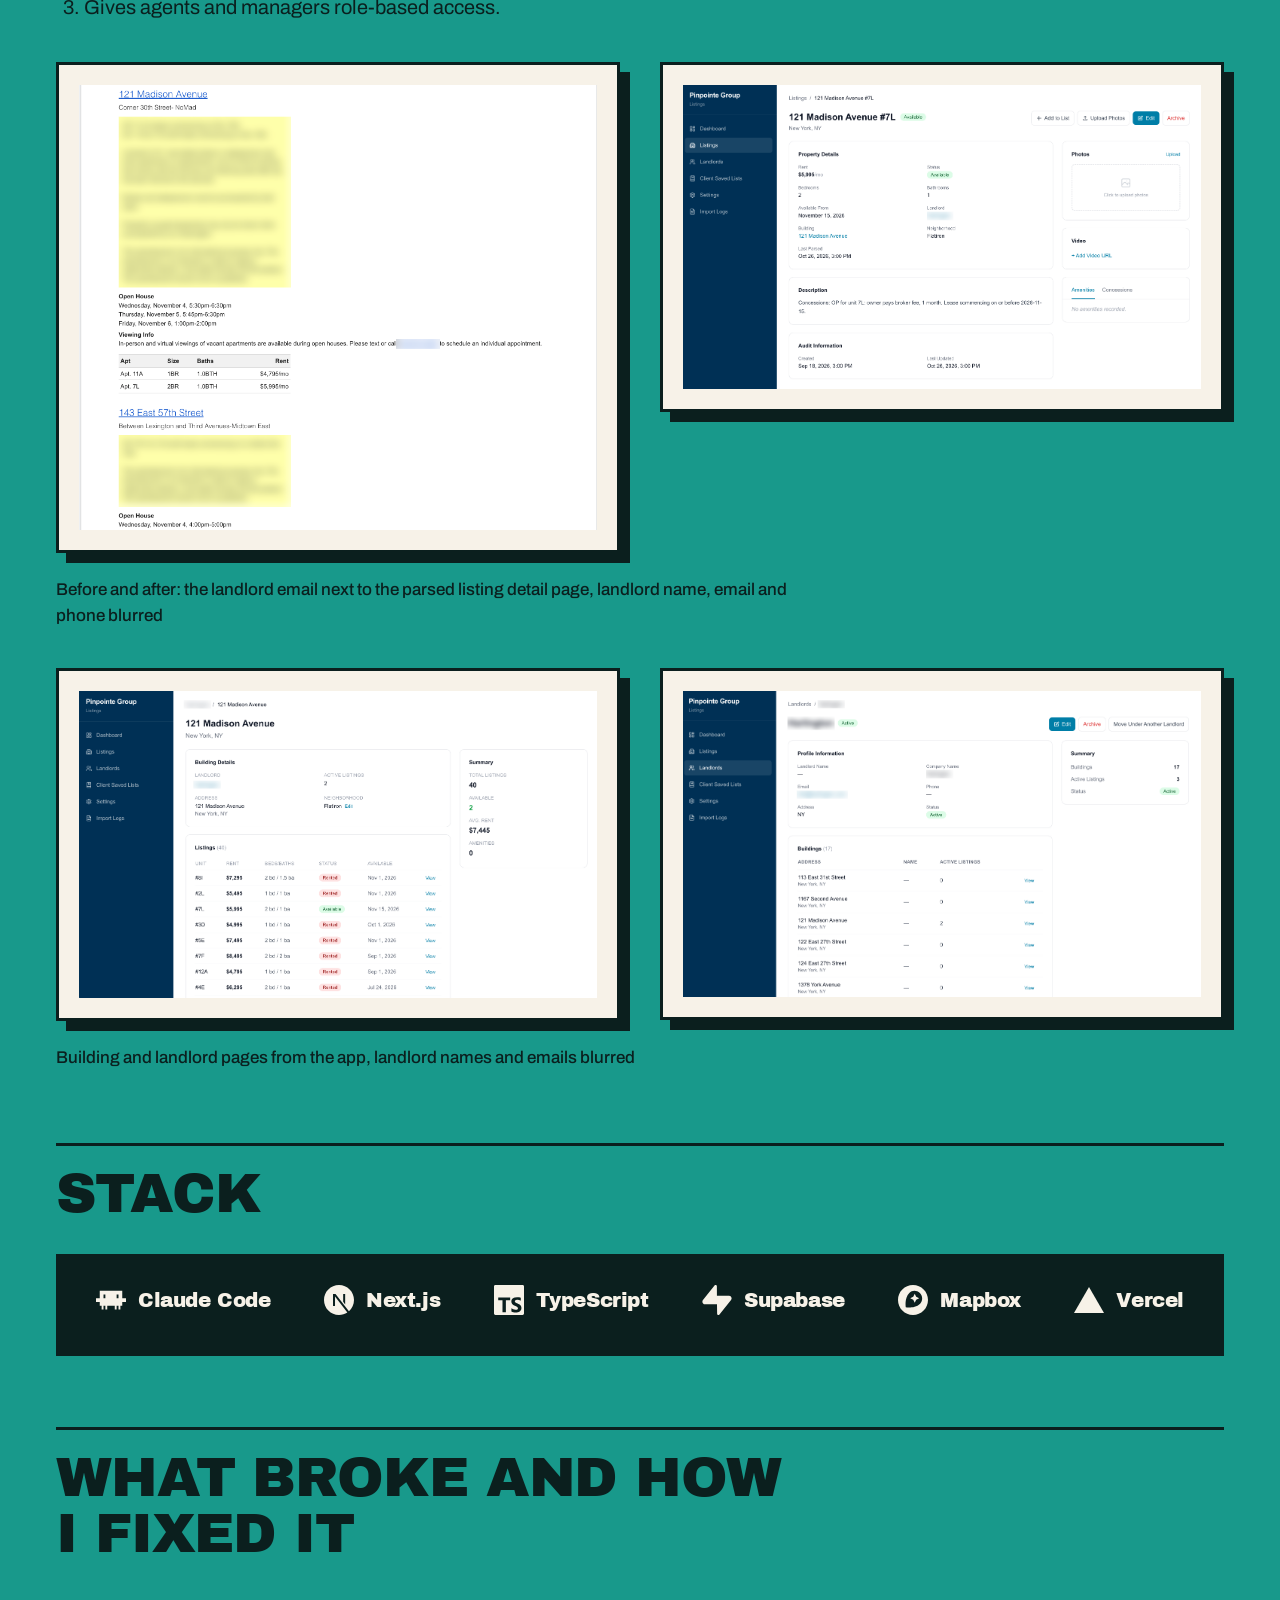
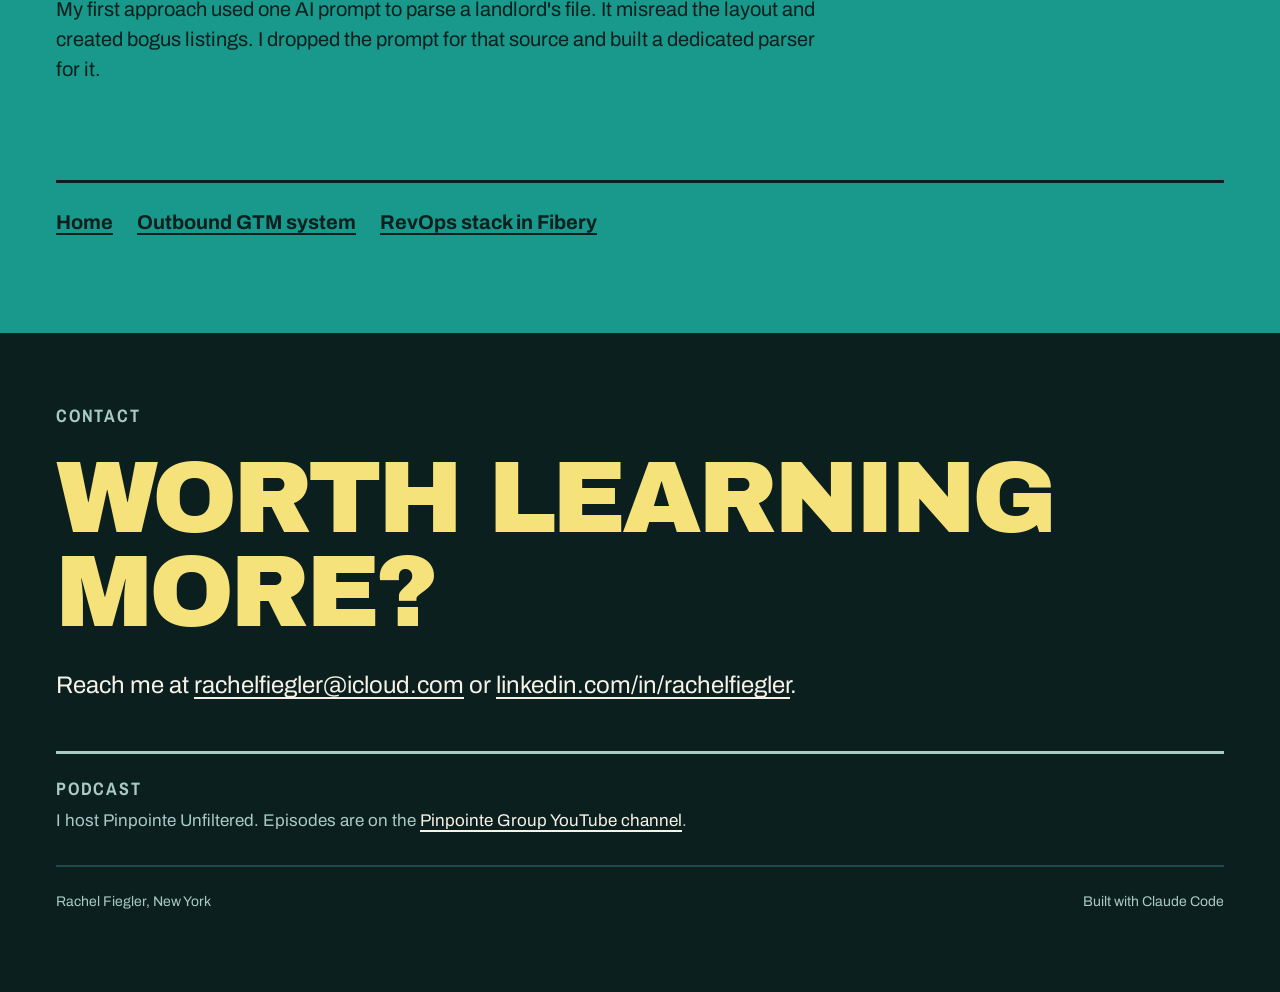
==== commit 9ebe13e4: "Zapier and Slack logos, one-line case stack rows, single rules, print styles - Zapier and Slack show" ====
--- a/listings/index.html
+++ b/listings/index.html
@@ -85,14 +85,24 @@
       <div class="text">
         <h2 id="stack-h" class="heading">Stack</h2>
       </div>
-      <ul class="logo-row" aria-label="Stack">
-        <li class="it"><svg viewBox="0 0 24 24" width="38" height="38" fill="currentColor" aria-hidden="true" focusable="false"><path d="M21 10.5h3v3h-3v3h-1.5v3H18v-3h-1.5v3H15v-3H9v3H7.5v-3H6v3H4.5v-3H3v-3H0v-3h3v-6h18Zm-15 0h1.5v-3H6Zm10.5 0H18v-3h-1.5z"/></svg><span>Claude Code</span></li>
-        <li class="it"><svg viewBox="0 0 24 24" width="38" height="38" fill="currentColor" aria-hidden="true" focusable="false"><path d="M18.665 21.978C16.758 23.255 14.465 24 12 24 5.377 24 0 18.623 0 12S5.377 0 12 0s12 5.377 12 12c0 3.583-1.574 6.801-4.067 9.001L9.219 7.2H7.2v9.596h1.615V9.251l9.85 12.727Zm-3.332-8.533 1.6 2.061V7.2h-1.6v6.245Z"/></svg><span>Next.js</span></li>
-        <li class="it"><svg viewBox="0 0 24 24" width="38" height="38" fill="currentColor" aria-hidden="true" focusable="false"><path d="M1.125 0C.502 0 0 .502 0 1.125v21.75C0 23.498.502 24 1.125 24h21.75c.623 0 1.125-.502 1.125-1.125V1.125C24 .502 23.498 0 22.875 0zm17.363 9.75c.612 0 1.154.037 1.627.111a6.38 6.38 0 0 1 1.306.34v2.458a3.95 3.95 0 0 0-.643-.361 5.093 5.093 0 0 0-.717-.26 5.453 5.453 0 0 0-1.426-.2c-.3 0-.573.028-.819.086a2.1 2.1 0 0 0-.623.242c-.17.104-.3.229-.393.374a.888.888 0 0 0-.14.49c0 .196.053.373.156.529.104.156.252.304.443.444s.423.276.696.41c.273.135.582.274.926.416.47.197.892.407 1.266.628.374.222.695.473.963.753.268.279.472.598.614.957.142.359.214.776.214 1.253 0 .657-.125 1.21-.373 1.656a3.033 3.033 0 0 1-1.012 1.085 4.38 4.38 0 0 1-1.487.596c-.566.12-1.163.18-1.79.18a9.916 9.916 0 0 1-1.84-.164 5.544 5.544 0 0 1-1.512-.493v-2.63a5.033 5.033 0 0 0 3.237 1.2c.333 0 .624-.03.872-.09.249-.06.456-.144.623-.25.166-.108.29-.234.373-.38a1.023 1.023 0 0 0-.074-1.089 2.12 2.12 0 0 0-.537-.5 5.597 5.597 0 0 0-.807-.444 27.72 27.72 0 0 0-1.007-.436c-.918-.383-1.602-.852-2.053-1.405-.45-.553-.676-1.222-.676-2.005 0-.614.123-1.141.369-1.582.246-.441.58-.804 1.004-1.089a4.494 4.494 0 0 1 1.47-.629 7.536 7.536 0 0 1 1.77-.201zm-15.113.188h9.563v2.166H9.506v9.646H6.789v-9.646H3.375z"/></svg><span>TypeScript</span></li>
-        <li class="it"><svg viewBox="0 0 24 24" width="38" height="38" fill="currentColor" aria-hidden="true" focusable="false"><path d="M11.9 1.036c-.015-.986-1.26-1.41-1.874-.637L.764 12.05C-.33 13.427.65 15.455 2.409 15.455h9.579l.113 7.51c.014.985 1.259 1.408 1.873.636l9.262-11.653c1.093-1.375.113-3.403-1.645-3.403h-9.642z"/></svg><span>Supabase</span></li>
-        <li class="it"><svg viewBox="0 0 24 24" width="38" height="38" fill="currentColor" aria-hidden="true" focusable="false"><path d="M12 0C5.372 0 0 5.372 0 12s5.372 12 12 12 12-5.372 12-12S18.628 0 12 0zm5.696 14.943c-4.103 4.103-11.433 2.794-11.433 2.794S4.94 10.421 9.057 6.304c2.281-2.281 6.061-2.187 8.45.189s2.471 6.168.189 8.45zm-4.319-7.91l-1.174 2.416-2.416 1.174 2.416 1.174 1.174 2.416 1.174-2.416 2.416-1.174-2.416-1.174-1.174-2.416z"/></svg><span>Mapbox</span></li>
-        <li class="it"><svg viewBox="0 0 24 24" width="38" height="38" fill="currentColor" aria-hidden="true" focusable="false"><path d="m12 1.608 12 20.784H0Z"/></svg><span>Vercel</span></li>
-      </ul>
+      <div class="logo-band">
+        <ul class="logo-row" aria-label="Stack" style="--T: 831; --gaps: 120px">
+          <li class="it"><svg viewBox="0 0 24 24" width="30" height="30" fill="currentColor" aria-hidden="true" focusable="false"><path d="M21 10.5h3v3h-3v3h-1.5v3H18v-3h-1.5v3H15v-3H9v3H7.5v-3H6v3H4.5v-3H3v-3H0v-3h3v-6h18Zm-15 0h1.5v-3H6Zm10.5 0H18v-3h-1.5z"/></svg><span>Claude Code</span></li>
+          <li class="it"><svg viewBox="0 0 24 24" width="30" height="30" fill="currentColor" aria-hidden="true" focusable="false"><path d="M18.665 21.978C16.758 23.255 14.465 24 12 24 5.377 24 0 18.623 0 12S5.377 0 12 0s12 5.377 12 12c0 3.583-1.574 6.801-4.067 9.001L9.219 7.2H7.2v9.596h1.615V9.251l9.85 12.727Zm-3.332-8.533 1.6 2.061V7.2h-1.6v6.245Z"/></svg><span>Next.js</span></li>
+          <li class="it"><svg viewBox="0 0 24 24" width="30" height="30" fill="currentColor" aria-hidden="true" focusable="false"><path d="M1.125 0C.502 0 0 .502 0 1.125v21.75C0 23.498.502 24 1.125 24h21.75c.623 0 1.125-.502 1.125-1.125V1.125C24 .502 23.498 0 22.875 0zm17.363 9.75c.612 0 1.154.037 1.627.111a6.38 6.38 0 0 1 1.306.34v2.458a3.95 3.95 0 0 0-.643-.361 5.093 5.093 0 0 0-.717-.26 5.453 5.453 0 0 0-1.426-.2c-.3 0-.573.028-.819.086a2.1 2.1 0 0 0-.623.242c-.17.104-.3.229-.393.374a.888.888 0 0 0-.14.49c0 .196.053.373.156.529.104.156.252.304.443.444s.423.276.696.41c.273.135.582.274.926.416.47.197.892.407 1.266.628.374.222.695.473.963.753.268.279.472.598.614.957.142.359.214.776.214 1.253 0 .657-.125 1.21-.373 1.656a3.033 3.033 0 0 1-1.012 1.085 4.38 4.38 0 0 1-1.487.596c-.566.12-1.163.18-1.79.18a9.916 9.916 0 0 1-1.84-.164 5.544 5.544 0 0 1-1.512-.493v-2.63a5.033 5.033 0 0 0 3.237 1.2c.333 0 .624-.03.872-.09.249-.06.456-.144.623-.25.166-.108.29-.234.373-.38a1.023 1.023 0 0 0-.074-1.089 2.12 2.12 0 0 0-.537-.5 5.597 5.597 0 0 0-.807-.444 27.72 27.72 0 0 0-1.007-.436c-.918-.383-1.602-.852-2.053-1.405-.45-.553-.676-1.222-.676-2.005 0-.614.123-1.141.369-1.582.246-.441.58-.804 1.004-1.089a4.494 4.494 0 0 1 1.47-.629 7.536 7.536 0 0 1 1.77-.201zm-15.113.188h9.563v2.166H9.506v9.646H6.789v-9.646H3.375z"/></svg><span>TypeScript</span></li>
+          <li class="it"><svg viewBox="0 0 24 24" width="30" height="30" fill="currentColor" aria-hidden="true" focusable="false"><path d="M11.9 1.036c-.015-.986-1.26-1.41-1.874-.637L.764 12.05C-.33 13.427.65 15.455 2.409 15.455h9.579l.113 7.51c.014.985 1.259 1.408 1.873.636l9.262-11.653c1.093-1.375.113-3.403-1.645-3.403h-9.642z"/></svg><span>Supabase</span></li>
+          <li class="it"><svg viewBox="0 0 24 24" width="30" height="30" fill="currentColor" aria-hidden="true" focusable="false"><path d="M12 0C5.372 0 0 5.372 0 12s5.372 12 12 12 12-5.372 12-12S18.628 0 12 0zm5.696 14.943c-4.103 4.103-11.433 2.794-11.433 2.794S4.94 10.421 9.057 6.304c2.281-2.281 6.061-2.187 8.45.189s2.471 6.168.189 8.45zm-4.319-7.91l-1.174 2.416-2.416 1.174 2.416 1.174 1.174 2.416 1.174-2.416 2.416-1.174-2.416-1.174-1.174-2.416z"/></svg><span>Mapbox</span></li>
+          <li class="it"><svg viewBox="0 0 24 24" width="30" height="30" fill="currentColor" aria-hidden="true" focusable="false"><path d="m12 1.608 12 20.784H0Z"/></svg><span>Vercel</span></li>
+        </ul>
+        <ul class="logo-row" aria-hidden="true">
+          <li class="it"><svg viewBox="0 0 24 24" width="30" height="30" fill="currentColor" aria-hidden="true" focusable="false"><path d="M21 10.5h3v3h-3v3h-1.5v3H18v-3h-1.5v3H15v-3H9v3H7.5v-3H6v3H4.5v-3H3v-3H0v-3h3v-6h18Zm-15 0h1.5v-3H6Zm10.5 0H18v-3h-1.5z"/></svg><span>Claude Code</span></li>
+          <li class="it"><svg viewBox="0 0 24 24" width="30" height="30" fill="currentColor" aria-hidden="true" focusable="false"><path d="M18.665 21.978C16.758 23.255 14.465 24 12 24 5.377 24 0 18.623 0 12S5.377 0 12 0s12 5.377 12 12c0 3.583-1.574 6.801-4.067 9.001L9.219 7.2H7.2v9.596h1.615V9.251l9.85 12.727Zm-3.332-8.533 1.6 2.061V7.2h-1.6v6.245Z"/></svg><span>Next.js</span></li>
+          <li class="it"><svg viewBox="0 0 24 24" width="30" height="30" fill="currentColor" aria-hidden="true" focusable="false"><path d="M1.125 0C.502 0 0 .502 0 1.125v21.75C0 23.498.502 24 1.125 24h21.75c.623 0 1.125-.502 1.125-1.125V1.125C24 .502 23.498 0 22.875 0zm17.363 9.75c.612 0 1.154.037 1.627.111a6.38 6.38 0 0 1 1.306.34v2.458a3.95 3.95 0 0 0-.643-.361 5.093 5.093 0 0 0-.717-.26 5.453 5.453 0 0 0-1.426-.2c-.3 0-.573.028-.819.086a2.1 2.1 0 0 0-.623.242c-.17.104-.3.229-.393.374a.888.888 0 0 0-.14.49c0 .196.053.373.156.529.104.156.252.304.443.444s.423.276.696.41c.273.135.582.274.926.416.47.197.892.407 1.266.628.374.222.695.473.963.753.268.279.472.598.614.957.142.359.214.776.214 1.253 0 .657-.125 1.21-.373 1.656a3.033 3.033 0 0 1-1.012 1.085 4.38 4.38 0 0 1-1.487.596c-.566.12-1.163.18-1.79.18a9.916 9.916 0 0 1-1.84-.164 5.544 5.544 0 0 1-1.512-.493v-2.63a5.033 5.033 0 0 0 3.237 1.2c.333 0 .624-.03.872-.09.249-.06.456-.144.623-.25.166-.108.29-.234.373-.38a1.023 1.023 0 0 0-.074-1.089 2.12 2.12 0 0 0-.537-.5 5.597 5.597 0 0 0-.807-.444 27.72 27.72 0 0 0-1.007-.436c-.918-.383-1.602-.852-2.053-1.405-.45-.553-.676-1.222-.676-2.005 0-.614.123-1.141.369-1.582.246-.441.58-.804 1.004-1.089a4.494 4.494 0 0 1 1.47-.629 7.536 7.536 0 0 1 1.77-.201zm-15.113.188h9.563v2.166H9.506v9.646H6.789v-9.646H3.375z"/></svg><span>TypeScript</span></li>
+          <li class="it"><svg viewBox="0 0 24 24" width="30" height="30" fill="currentColor" aria-hidden="true" focusable="false"><path d="M11.9 1.036c-.015-.986-1.26-1.41-1.874-.637L.764 12.05C-.33 13.427.65 15.455 2.409 15.455h9.579l.113 7.51c.014.985 1.259 1.408 1.873.636l9.262-11.653c1.093-1.375.113-3.403-1.645-3.403h-9.642z"/></svg><span>Supabase</span></li>
+          <li class="it"><svg viewBox="0 0 24 24" width="30" height="30" fill="currentColor" aria-hidden="true" focusable="false"><path d="M12 0C5.372 0 0 5.372 0 12s5.372 12 12 12 12-5.372 12-12S18.628 0 12 0zm5.696 14.943c-4.103 4.103-11.433 2.794-11.433 2.794S4.94 10.421 9.057 6.304c2.281-2.281 6.061-2.187 8.45.189s2.471 6.168.189 8.45zm-4.319-7.91l-1.174 2.416-2.416 1.174 2.416 1.174 1.174 2.416 1.174-2.416 2.416-1.174-2.416-1.174-1.174-2.416z"/></svg><span>Mapbox</span></li>
+          <li class="it"><svg viewBox="0 0 24 24" width="30" height="30" fill="currentColor" aria-hidden="true" focusable="false"><path d="m12 1.608 12 20.784H0Z"/></svg><span>Vercel</span></li>
+        </ul>
+      </div>
     </section>
 
     <section class="case-section" aria-labelledby="broke-h">
--- a/css/style.css
+++ b/css/style.css
@@ -122,7 +122,7 @@
 }
 
 /* Sections */
-.block { margin-top: 96px; }
+.block { margin-top: 88px; }
 
 /* Hero */
 .hero { margin-top: 72px; }
@@ -178,7 +178,6 @@
 .sell-stats .lbl { font-size: 18px; line-height: 1.35; grid-column: 2; }
 
 /* Systems rows */
-.systems { border-top: var(--rule); }
 .sys {
   display: grid;
   grid-template-columns: 120px minmax(0, 1fr) minmax(0, 1.4fr);
@@ -187,6 +186,7 @@
   border-bottom: var(--rule);
   align-items: baseline;
 }
+.sys:last-child { border-bottom: 0; }
 .sys .idx {
   font-family: var(--display);
   font-size: 56px;
@@ -232,12 +232,13 @@
   box-shadow: var(--shadow);
 }
 
-/* Stack logos: shared item, scrolling band (home), static row (case studies) */
-.it { display: flex; align-items: center; gap: 12px; flex: none; color: var(--cream); }
-.it img { display: block; max-width: none; }
-.it svg { display: block; flex: none; }
-.it span { font-family: var(--display); font-size: 24px; line-height: 1; letter-spacing: -0.02em; white-space: nowrap; }
-
+/* Stack logos. Item sizes scale with --u (1px = spec size); only case rows shrink it. */
+.it { display: flex; align-items: center; gap: min(12px, calc(12 * var(--u, 1px))); flex: none; color: var(--cream); }
+.it img { display: block; max-width: none; width: auto; height: min(calc(var(--h) * 1px), calc(var(--h) * var(--u, 1px))); }
+.it svg { display: block; flex: none; width: min(30px, calc(30 * var(--u, 1px))); height: min(30px, calc(30 * var(--u, 1px))); }
+.it span { font-family: var(--display); font-size: min(20px, calc(20 * var(--u, 1px))); line-height: 1; letter-spacing: -0.02em; white-space: nowrap; }
+
+/* Home: scrolling band */
 .marq {
   display: flex;
   overflow: hidden;
@@ -262,19 +263,33 @@
 .marq:hover .track { animation-play-state: paused; }
 @keyframes scroll { from { transform: translateX(0); } to { transform: translateX(-100%); } }
 
+/* Case studies: one static line at 900px and up, scrolling band below */
+.logo-band {
+  container-type: inline-size;
+  background: var(--ink);
+  border-top: var(--rule);
+  border-bottom: var(--rule);
+  overflow: hidden;
+}
 .logo-row {
   list-style: none;
   margin: 0;
-  padding: 24px 28px;
-  display: flex;
-  flex-wrap: wrap;
+  padding: 28px 40px;
+  display: flex;
+  flex-wrap: nowrap;
+  justify-content: space-between;
   align-items: center;
-  gap: 28px;
-  background: var(--ink);
-  border-top: var(--rule);
-  border-bottom: var(--rule);
-}
+  gap: 24px;
+}
+@supports (container-type: inline-size) {
+  .logo-row { --u: min(1px, calc((100cqw - 80px - var(--gaps)) / var(--T))); }
+}
+.logo-row[aria-hidden="true"] { display: none; }
+.stack-caption { margin-top: 24px; max-width: 760px; }
+.stack-caption p { font-size: 17px; font-weight: 500; margin: 0 0 4px; }
+.stack-caption strong { font-weight: 700; }
 .after-row { margin-top: 32px; }
+.stack-caption + .after-row { margin-top: 24px; }
 
 /* Career */
 .role { border-top: var(--rule); padding: 24px 0; display: grid; grid-template-columns: minmax(0, 1fr) minmax(0, 2fr); gap: 8px 32px; }
@@ -282,6 +297,7 @@
 .role .meta { font-size: 16px; font-weight: 700; margin: 0; }
 .role > p { margin: 0; }
 .more { border-top: var(--rule); padding-top: 16px; font-size: 16px; }
+.heading + .role { border-top: 0; padding-top: 0; }
 
 /* Closing block */
 .closing {
@@ -354,6 +370,23 @@
   .sell { grid-template-columns: minmax(0, 1fr); gap: 40px; }
   .sys { grid-template-columns: minmax(0, 1fr); gap: 12px; padding: 28px 0; }
   .about { flex-direction: column; gap: 40px; }
+  .logo-band {
+    display: flex;
+    margin: 0 calc(-1 * var(--pad));
+    padding: 28px 0;
+    -webkit-mask-image: linear-gradient(90deg, transparent, #000 6%, #000 94%, transparent);
+    mask-image: linear-gradient(90deg, transparent, #000 6%, #000 94%, transparent);
+  }
+  .logo-row, .logo-row[aria-hidden="true"] {
+    --u: 1px;
+    display: flex;
+    flex: none;
+    justify-content: flex-start;
+    gap: 72px;
+    padding: 0 36px;
+    animation: scroll 45s linear infinite;
+  }
+  .logo-band:hover .logo-row { animation-play-state: paused; }
   .portrait { width: 240px; height: 240px; align-self: center; }
   .role { grid-template-columns: minmax(0, 1fr); }
   .pair { grid-template-columns: minmax(0, 1fr); }
@@ -397,8 +430,39 @@
 }
 
 @media (prefers-reduced-motion: reduce) {
-  .track { animation: none; }
-  .track[aria-hidden="true"] { display: none; }
-  .marq { overflow-x: auto; }
+  .track, .logo-row, .logo-row[aria-hidden="true"] { animation: none; }
+  .track[aria-hidden="true"], .logo-row[aria-hidden="true"] { display: none; }
+  .marq, .logo-band { overflow-x: auto; }
   *, *::before, *::after { animation: none !important; transition: none !important; scroll-behavior: auto !important; }
 }
+
+/* Print and save as PDF: keep backgrounds, one static copy of each logo list */
+@media print {
+  * { -webkit-print-color-adjust: exact; print-color-adjust: exact; }
+  html, body { background: var(--teal); }
+  .skip { display: none; }
+  .track, .logo-row, .logo-row[aria-hidden="true"] { animation: none !important; transform: none !important; }
+  .track[aria-hidden="true"], .logo-row[aria-hidden="true"] { display: none !important; }
+  .marq, .logo-band {
+    overflow: visible;
+    margin-left: 0;
+    margin-right: 0;
+    -webkit-mask-image: none;
+    mask-image: none;
+    break-inside: avoid;
+  }
+  .track, .logo-row {
+    --u: 1px;
+    flex: 1 1 auto;
+    flex-wrap: wrap;
+    justify-content: flex-start;
+    gap: 20px 40px;
+    padding: 0 28px;
+  }
+  .logo-band { display: block; padding: 24px 0; }
+  .panel, .result, .sell-stats, .results li, figure { break-inside: avoid; }
+  .heading, .case-title { break-after: avoid; page-break-after: avoid; break-inside: avoid; }
+  .closing-inner { break-inside: avoid; page-break-inside: avoid; }
+  .panel.scroll { overflow: visible; }
+  .panel.scroll img { min-width: 0; }
+}
